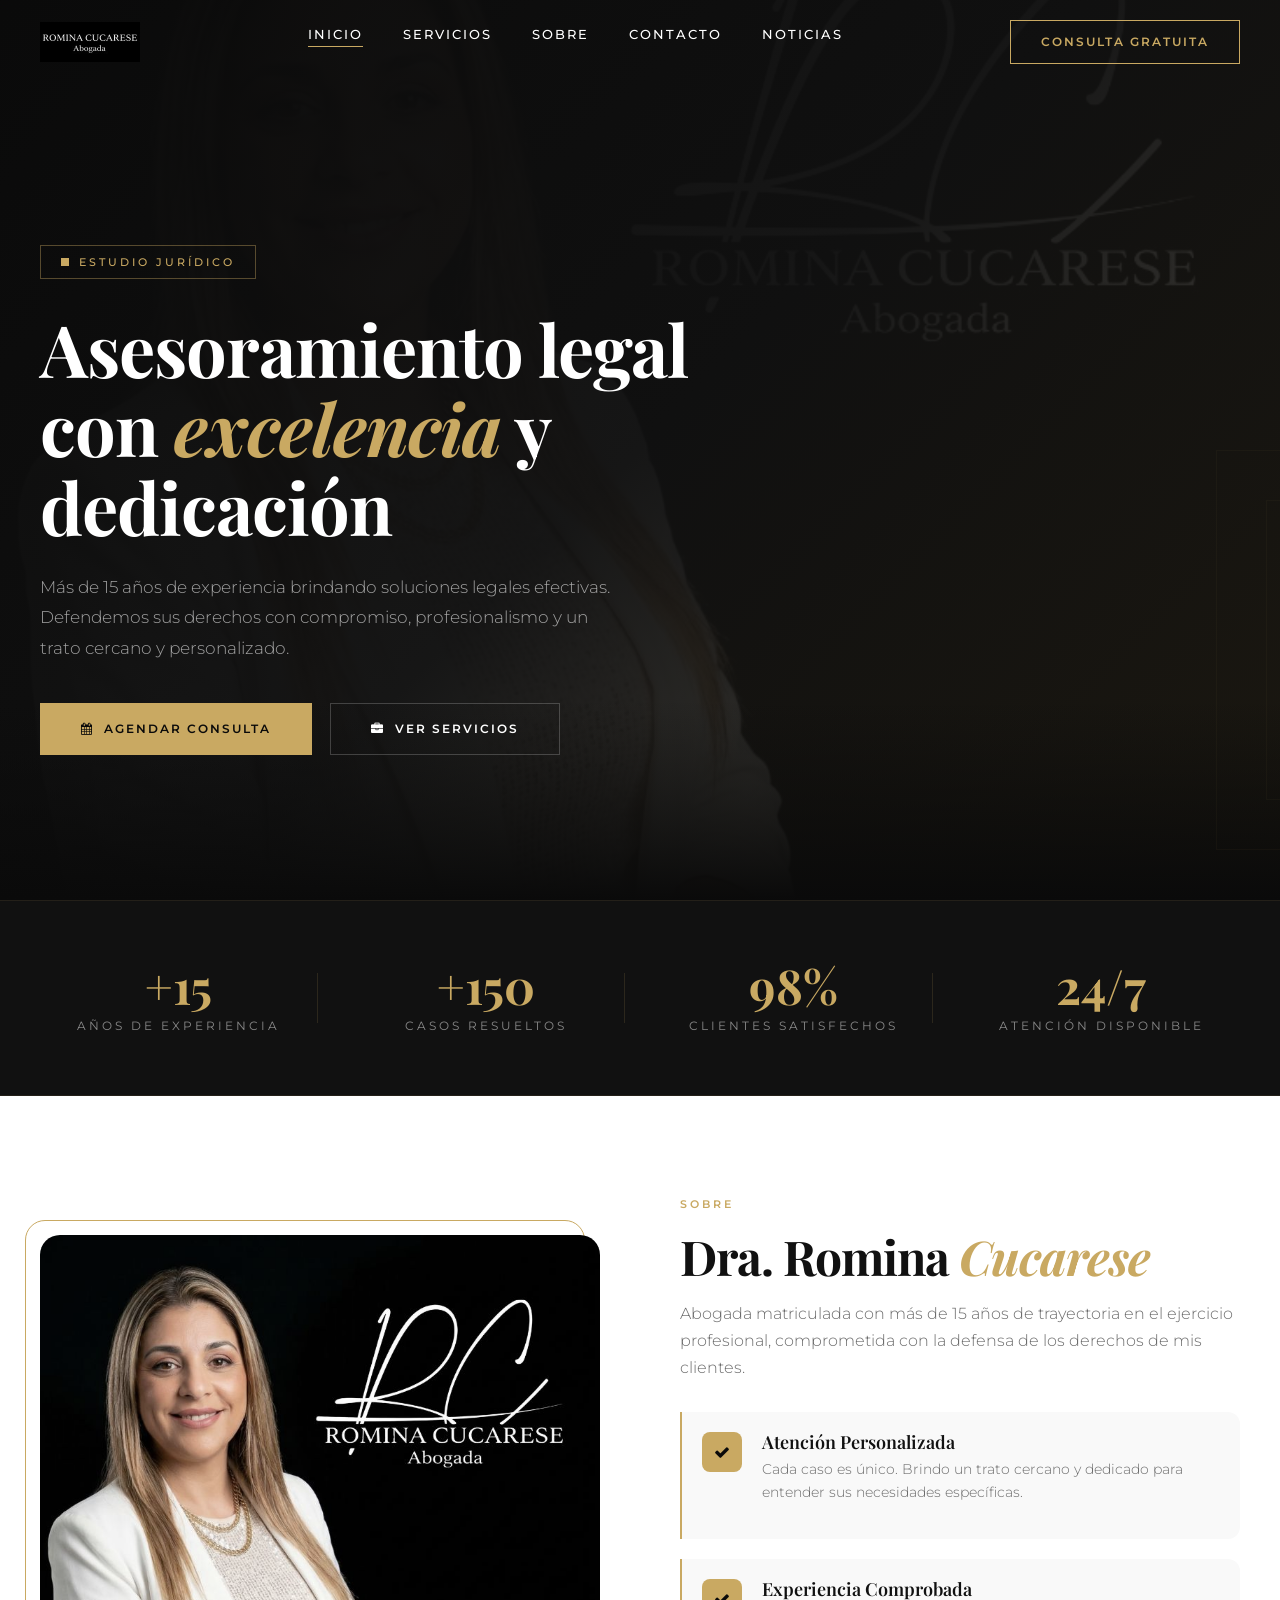
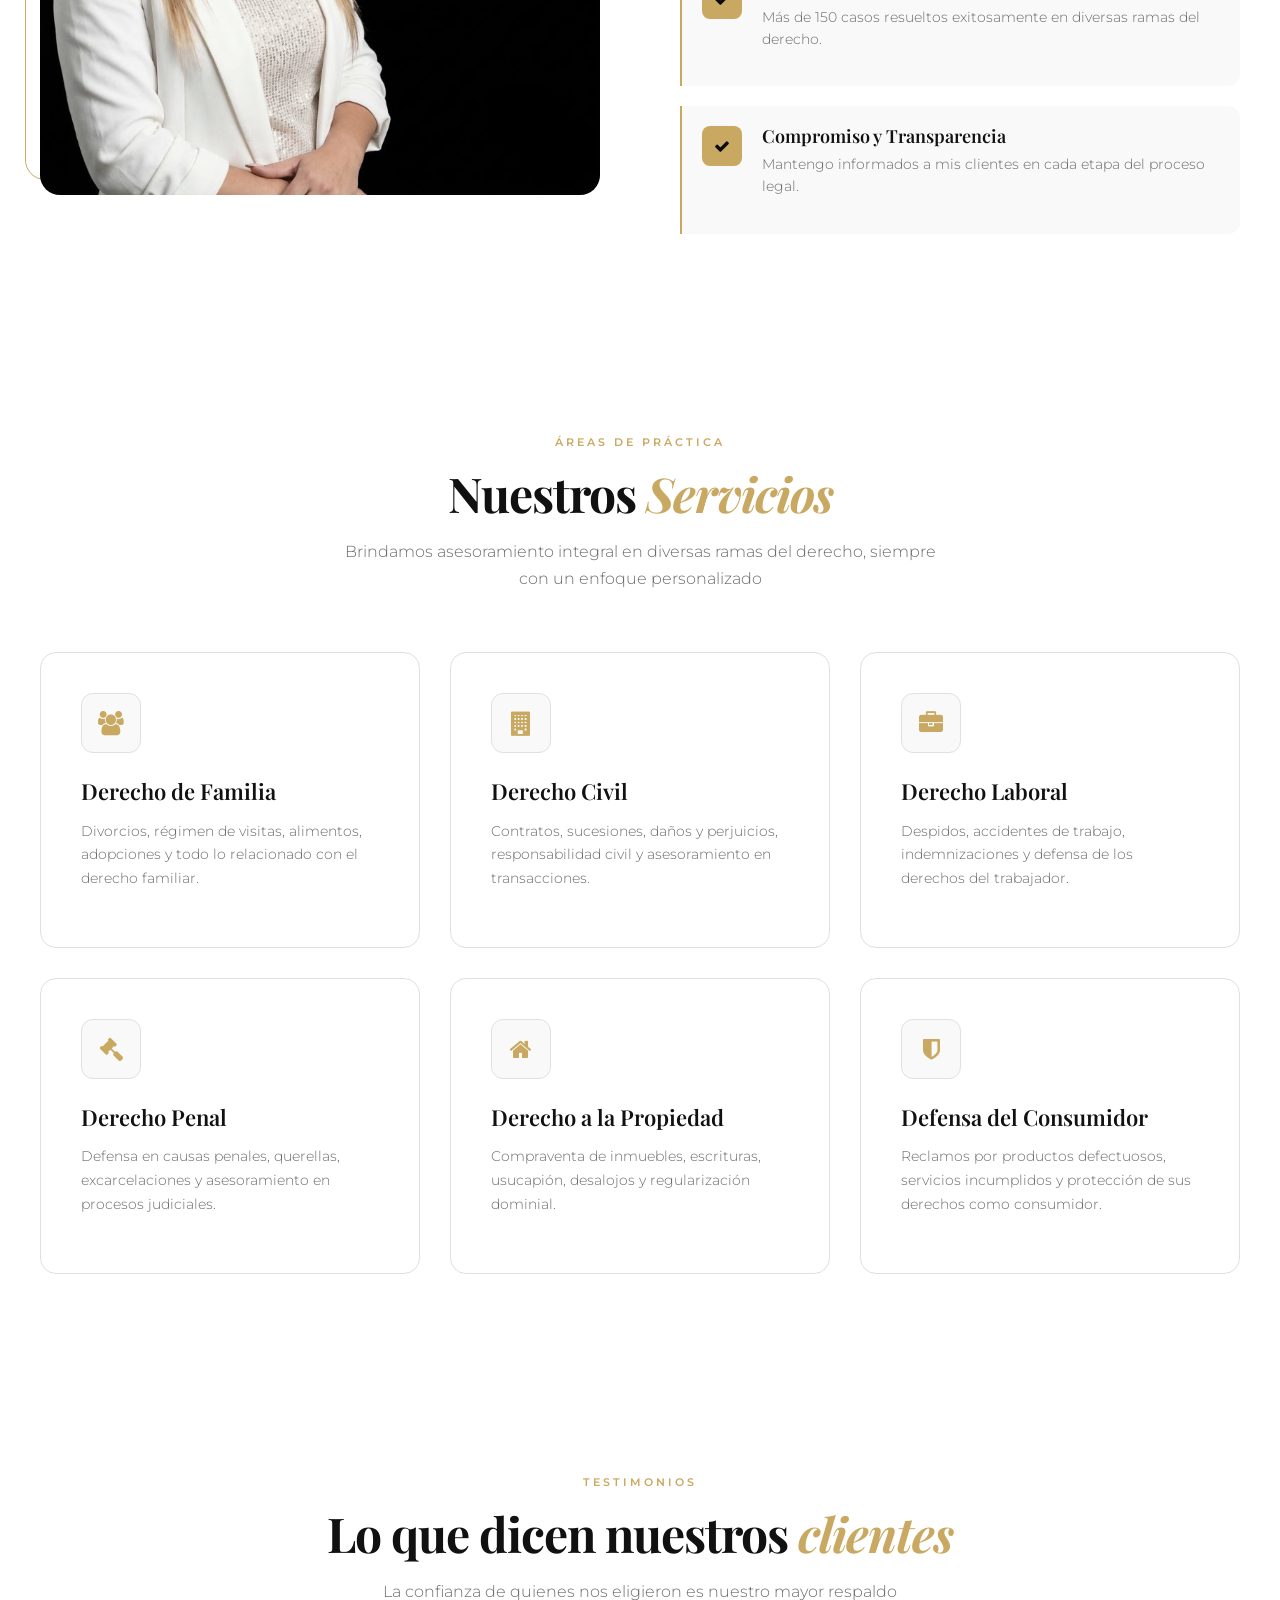
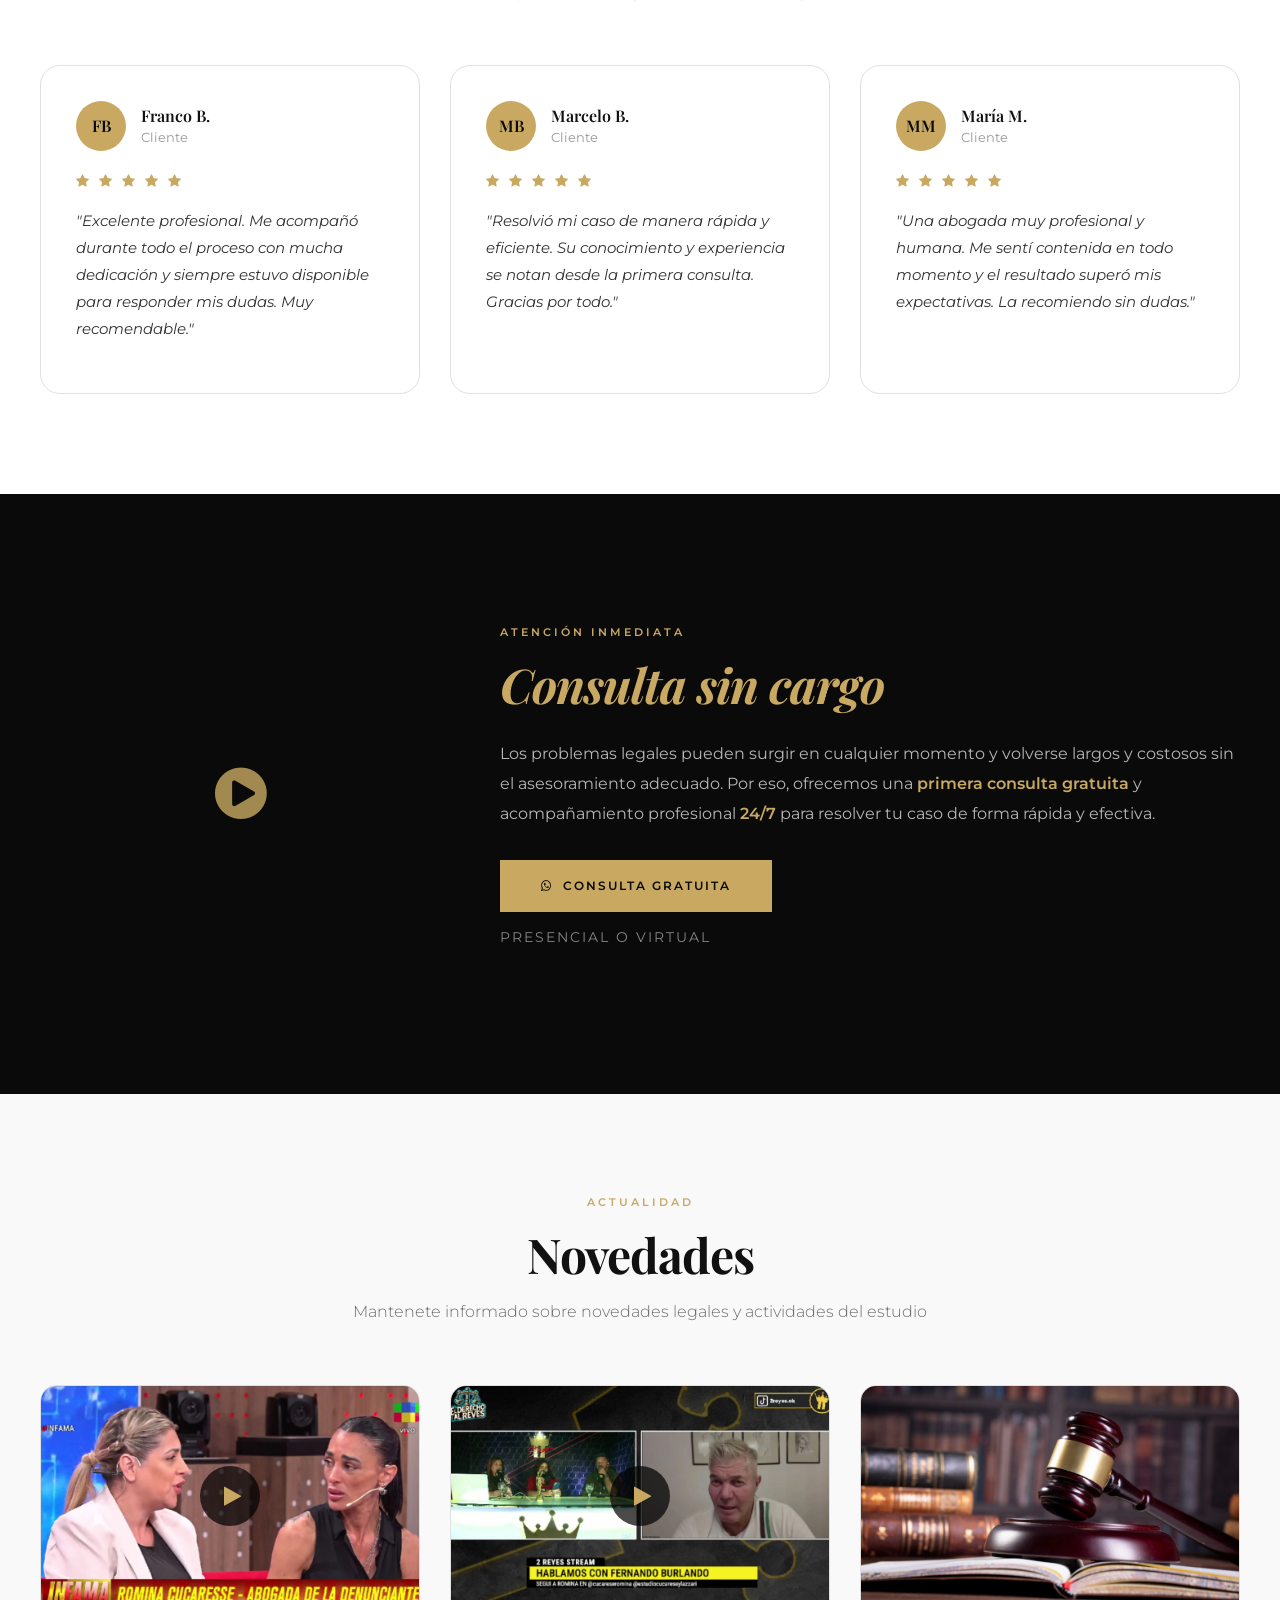
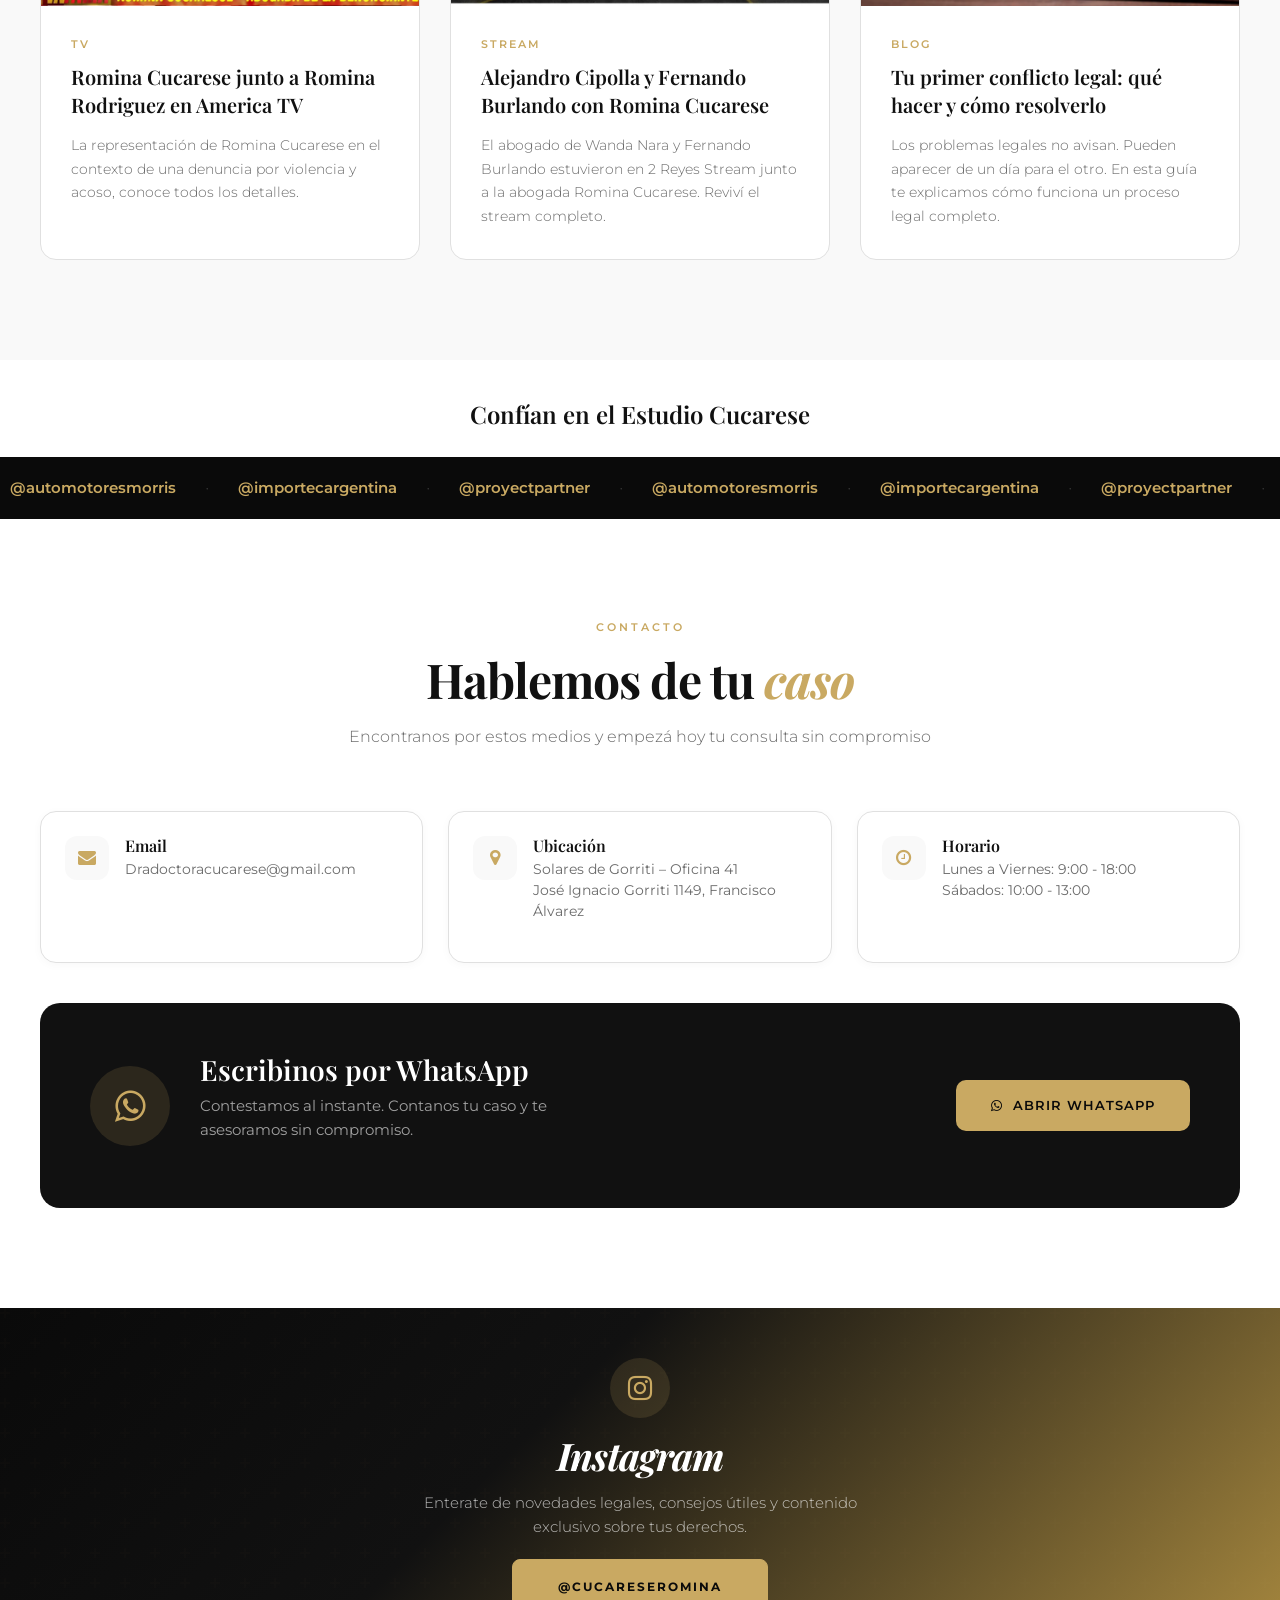
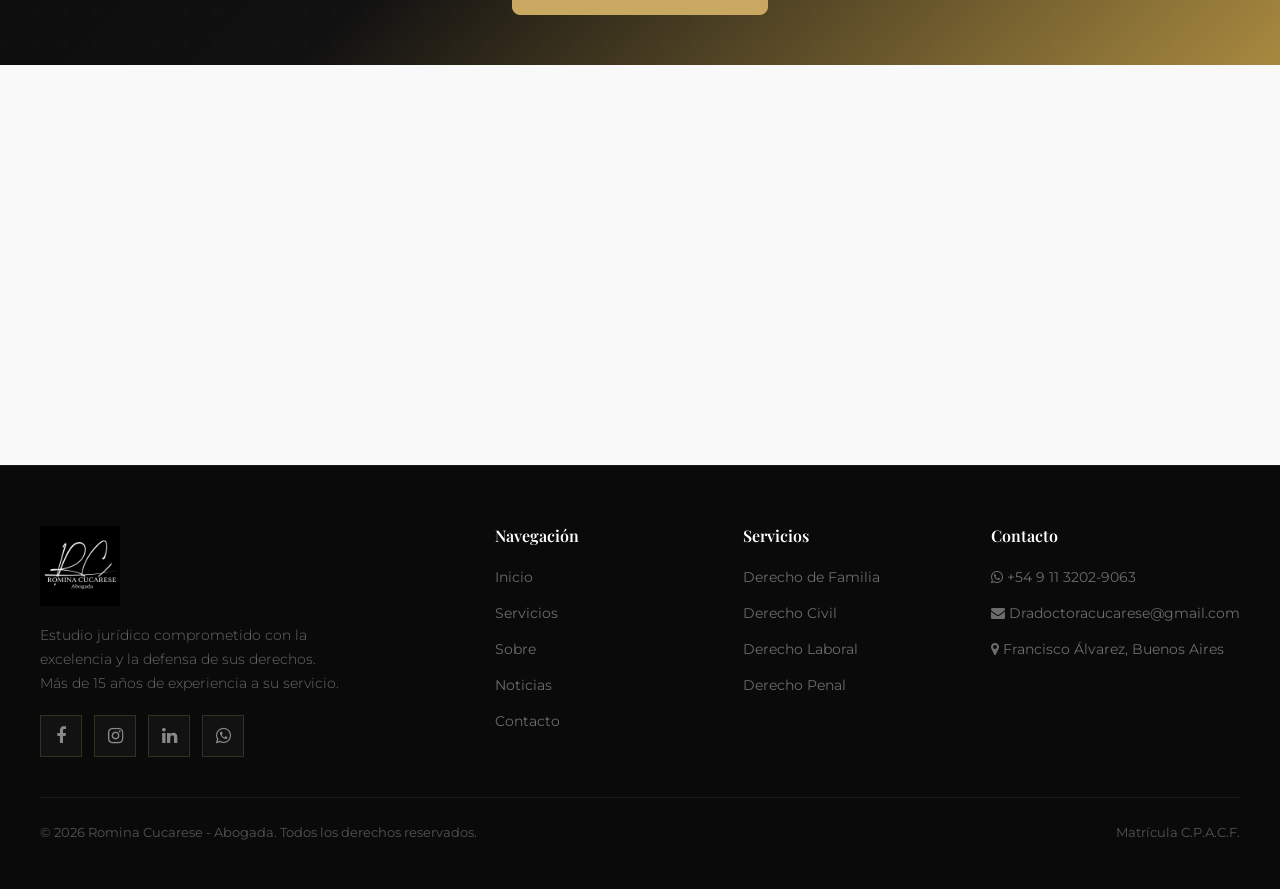
==== index.html @ 5bdd9104 "Estudio Cucarese Estudio de abogados con mas de 15 año de experiencia defendiendo los derechos de la" ====
<!DOCTYPE html>
<html lang="es">

<head>
  <meta charset="utf-8" />
  <meta http-equiv="X-UA-Compatible" content="IE=edge" />
  <meta name="viewport" content="width=device-width, initial-scale=1, shrink-to-fit=no" />
  <meta name="keywords" content="abogada, derecho, asesoramiento legal, Buenos Aires, Romina Cucarese" />
  <meta name="description" content="Romina Cucarese - Abogada. Asesoramiento legal profesional y personalizado." />
  <meta name="author" content="Romina Cucarese" />
  <link rel="shortcut icon" href="images/favicon.svg" type="image/svg+xml">
  <title>Romina Cucarese | Abogada</title>
  <link rel="stylesheet" href="css/bootstrap.css" />
  <link href="css/font-awesome.min.css" rel="stylesheet" />
  <link href="css/style.css" rel="stylesheet" />
</head>

<body>

  <!-- ===== HEADER ===== -->
  <header class="header scrolled" id="header">
    <div class="container">
      <a href="index.html" class="header-logo">
        <img src="images/logo-header.png" alt="Romina Cucarese Abogada">
      </a>
      <ul class="nav-menu" id="navMenu">
        <li><a href="#inicio" class="active">Inicio</a></li>
        <li><a href="#servicios">Servicios</a></li>
        <li><a href="#nosotros">Sobre</a></li>
        <li><a href="#contacto">Contacto</a></li>
        <li><a href="#noticias">Noticias</a></li>
      </ul>
      <a href="https://wa.me/5491132029063" target="_blank" class="header-cta">Consulta Gratuita</a>
      <div class="menu-toggle" id="menuToggle" onclick="toggleMenu()">
        <span></span><span></span><span></span>
      </div>
    </div>
  </header>

  <!-- ===== HERO ===== -->
  <section class="hero" id="inicio">
    <div class="hero-bg">
      <img src="images/romina-cucarese.jpg" alt="Romina Cucarese">
    </div>
    <div class="hero-shapes">
      <div class="shape"></div>
      <div class="shape"></div>
    </div>
    <div class="container">
      <div class="hero-content">
        <div class="hero-badge">Estudio Jurídico</div>
        <h1>Asesoramiento legal con <span>excelencia</span> y dedicación</h1>
        <p>Más de 15 años de experiencia brindando soluciones legales efectivas. Defendemos sus derechos con compromiso, profesionalismo y un trato cercano y personalizado.</p>
        <div class="hero-buttons">
          <a href="https://wa.me/5491132029063" target="_blank" class="btn-primary">
            <i class="fa fa-calendar"></i> Agendar Consulta
          </a>
          <a href="#servicios" class="btn-outline">
            <i class="fa fa-briefcase"></i> Ver Servicios
          </a>
        </div>
      </div>
    </div>
  </section>

  <!-- ===== STATS BAR ===== -->
  <section class="stats-bar">
    <div class="container">
      <div class="stat-item reveal">
        <div class="stat-number">+15</div>
        <div class="stat-label">Años de Experiencia</div>
      </div>
      <div class="stat-item reveal">
        <div class="stat-number">+150</div>
        <div class="stat-label">Casos Resueltos</div>
      </div>
      <div class="stat-item reveal">
        <div class="stat-number">98%</div>
        <div class="stat-label">Clientes Satisfechos</div>
      </div>
      <div class="stat-item reveal">
        <div class="stat-number">24/7</div>
        <div class="stat-label">Atención Disponible</div>
      </div>
    </div>
  </section>

  <!-- ===== NOSOTROS ===== -->
  <section class="section section-light" id="nosotros">
    <div class="container">
      <div class="about-split">
        <div class="about-visual reveal">
          <div class="about-visual-inner about-photo">
            <img src="images/romina-cucarese.jpg" alt="Romina Cucarese - Abogada">
          </div>
        </div>
        <div class="about-content reveal">
          <div class="section-header">
            <div class="section-tag">Sobre</div>
            <h2 class="section-title">Dra. Romina <span>Cucarese</span></h2>
            <p class="section-subtitle">Abogada matriculada con más de 15 años de trayectoria en el ejercicio profesional, comprometida con la defensa de los derechos de mis clientes.</p>
          </div>
          <div class="about-features">
            <div class="about-feature">
              <div class="about-feature-icon"><i class="fa fa-check"></i></div>
              <div>
                <h4>Atención Personalizada</h4>
                <p>Cada caso es único. Brindo un trato cercano y dedicado para entender sus necesidades específicas.</p>
              </div>
            </div>
            <div class="about-feature">
              <div class="about-feature-icon"><i class="fa fa-check"></i></div>
              <div>
                <h4>Experiencia Comprobada</h4>
                <p>Más de 150 casos resueltos exitosamente en diversas ramas del derecho.</p>
              </div>
            </div>
            <div class="about-feature">
              <div class="about-feature-icon"><i class="fa fa-check"></i></div>
              <div>
                <h4>Compromiso y Transparencia</h4>
                <p>Mantengo informados a mis clientes en cada etapa del proceso legal.</p>
              </div>
            </div>
          </div>
        </div>
      </div>
    </div>
  </section>

  <!-- ===== SERVICIOS ===== -->
  <section class="section services-section" id="servicios">
    <div class="container">
      <div class="section-header center">
        <div class="section-tag">Áreas de Práctica</div>
        <h2 class="section-title">Nuestros <span>Servicios</span></h2>
        <p class="section-subtitle">Brindamos asesoramiento integral en diversas ramas del derecho, siempre con un enfoque personalizado</p>
      </div>
      <div class="services-grid">
        <div class="service-card reveal">
          <div class="service-icon"><i class="fa fa-users"></i></div>
          <h3>Derecho de Familia</h3>
          <p>Divorcios, régimen de visitas, alimentos, adopciones y todo lo relacionado con el derecho familiar.</p>
        </div>
        <div class="service-card reveal">
          <div class="service-icon"><i class="fa fa-building"></i></div>
          <h3>Derecho Civil</h3>
          <p>Contratos, sucesiones, daños y perjuicios, responsabilidad civil y asesoramiento en transacciones.</p>
        </div>
        <div class="service-card reveal">
          <div class="service-icon"><i class="fa fa-briefcase"></i></div>
          <h3>Derecho Laboral</h3>
          <p>Despidos, accidentes de trabajo, indemnizaciones y defensa de los derechos del trabajador.</p>
        </div>
        <div class="service-card reveal">
          <div class="service-icon"><i class="fa fa-gavel"></i></div>
          <h3>Derecho Penal</h3>
          <p>Defensa en causas penales, querellas, excarcelaciones y asesoramiento en procesos judiciales.</p>
        </div>
        <div class="service-card reveal">
          <div class="service-icon"><i class="fa fa-home"></i></div>
          <h3>Derecho a la Propiedad</h3>
          <p>Compraventa de inmuebles, escrituras, usucapión, desalojos y regularización dominial.</p>
        </div>
        <div class="service-card reveal">
          <div class="service-icon"><i class="fa fa-shield"></i></div>
          <h3>Defensa del Consumidor</h3>
          <p>Reclamos por productos defectuosos, servicios incumplidos y protección de sus derechos como consumidor.</p>
        </div>
      </div>
    </div>
  </section>

  <!-- ===== TESTIMONIOS ===== -->
  <section class="section testimonials-section">
    <div class="container">
      <div class="section-header center">
        <div class="section-tag">Testimonios</div>
        <h2 class="section-title">Lo que dicen nuestros <span>clientes</span></h2>
        <p class="section-subtitle">La confianza de quienes nos eligieron es nuestro mayor respaldo</p>
      </div>
      <div class="testimonials-grid">
        <div class="testimonial-card reveal">
          <div class="testimonial-author">
            <div class="testimonial-avatar">FB</div>
            <div>
              <div class="testimonial-name">Franco B.</div>
              <div class="testimonial-role">Cliente</div>
            </div>
          </div>
          <div class="testimonial-stars">
            <i class="fa fa-star"></i>
            <i class="fa fa-star"></i>
            <i class="fa fa-star"></i>
            <i class="fa fa-star"></i>
            <i class="fa fa-star"></i>
          </div>
          <p class="testimonial-text">"Excelente profesional. Me acompañó durante todo el proceso con mucha dedicación y siempre estuvo disponible para responder mis dudas. Muy recomendable."</p>
        </div>
        <div class="testimonial-card reveal">
          <div class="testimonial-author">
            <div class="testimonial-avatar">MB</div>
            <div>
              <div class="testimonial-name">Marcelo B.</div>
              <div class="testimonial-role">Cliente</div>
            </div>
          </div>
          <div class="testimonial-stars">
            <i class="fa fa-star"></i>
            <i class="fa fa-star"></i>
            <i class="fa fa-star"></i>
            <i class="fa fa-star"></i>
            <i class="fa fa-star"></i>
          </div>
          <p class="testimonial-text">"Resolvió mi caso de manera rápida y eficiente. Su conocimiento y experiencia se notan desde la primera consulta. Gracias por todo."</p>
        </div>
        <div class="testimonial-card reveal">
          <div class="testimonial-author">
            <div class="testimonial-avatar">MM</div>
            <div>
              <div class="testimonial-name">María M.</div>
              <div class="testimonial-role">Cliente</div>
            </div>
          </div>
          <div class="testimonial-stars">
            <i class="fa fa-star"></i>
            <i class="fa fa-star"></i>
            <i class="fa fa-star"></i>
            <i class="fa fa-star"></i>
            <i class="fa fa-star"></i>
          </div>
          <p class="testimonial-text">"Una abogada muy profesional y humana. Me sentí contenida en todo momento y el resultado superó mis expectativas. La recomiendo sin dudas."</p>
        </div>
      </div>
    </div>
  </section>

  <!-- ===== EL ESTUDIO ===== -->
  <section class="section studio-section">
    <div class="container">
      <div class="studio-grid">
        <div class="studio-video reveal">
          <div class="video-container">
            <video id="studioVideo" muted loop playsinline preload="auto">
              <source src="images/estudio-video.mp4" type="video/mp4">
            </video>
            <div class="video-poster" id="videoPoster">
              <i class="fa fa-play-circle"></i>
            </div>
          </div>
        </div>
        <div class="studio-content reveal">
          <div class="section-header">
            <div class="section-tag">Atención Inmediata</div>
            <h2 class="section-title"><span>Consulta sin cargo</span></h2>
          </div>
          <p class="studio-text">Los problemas legales pueden surgir en cualquier momento y volverse largos y costosos sin el asesoramiento adecuado. Por eso, ofrecemos una <strong>primera consulta gratuita</strong> y acompañamiento profesional <strong>24/7</strong> para resolver tu caso de forma rápida y efectiva.</p>
          <div class="studio-buttons">
            <a href="https://wa.me/5491132029063?text=Hola,%20quiero%20solicitar%20una%20consulta%20gratuita" target="_blank" class="btn-primary">
              <i class="fa fa-whatsapp"></i> Consulta Gratuita
            </a>
          </div>
          <p class="studio-subtitle">Presencial o virtual</p>
        </div>
      </div>
    </div>
  </section>

  <!-- ===== NOTICIAS ===== -->
  <section class="section news-section" id="noticias">
    <div class="container">
      <div class="section-header center">
        <div class="section-tag">Actualidad</div>
        <h2 class="section-title">Novedades</h2>
        <p class="section-subtitle">Mantenete informado sobre novedades legales y actividades del estudio</p>
      </div>
      <div class="news-grid">
        <a href="https://www.youtube.com/watch?v=oaKlyEyXqWc" target="_blank" class="news-card reveal">
          <div class="news-image">
            <img src="images/noticia-infama.webp" alt="Romina Cucarese en America TV">
            <div class="news-play"><i class="fa fa-play"></i></div>
          </div>
          <div class="news-content">
            <div class="news-category">TV</div>
            <h3>Romina Cucarese junto a Romina Rodriguez en America TV</h3>
            <p>La representación de Romina Cucarese en el contexto de una denuncia por violencia y acoso, conoce todos los detalles.</p>
          </div>
        </a>
        <a href="https://www.youtube.com/watch?v=HZk92TM4-Xs" target="_blank" class="news-card reveal">
          <div class="news-image">
            <img src="images/noticia-burlando.webp" alt="Fernando Burlando con Romina Cucarese">
            <div class="news-play"><i class="fa fa-play"></i></div>
          </div>
          <div class="news-content">
            <div class="news-category">Stream</div>
            <h3>Alejandro Cipolla y Fernando Burlando con Romina Cucarese</h3>
            <p>El abogado de Wanda Nara y Fernando Burlando estuvieron en 2 Reyes Stream junto a la abogada Romina Cucarese. Reviví el stream completo.</p>
          </div>
        </a>
        <a href="blog-conflicto-legal.html" class="news-card news-card-center reveal">
          <div class="news-image">
            <img src="images/noticia-blog.webp" alt="Tu primer conflicto legal">
          </div>
          <div class="news-content">
            <div class="news-category">Blog</div>
            <h3>Tu primer conflicto legal: qué hacer y cómo resolverlo</h3>
            <p>Los problemas legales no avisan. Pueden aparecer de un día para el otro. En esta guía te explicamos cómo funciona un proceso legal completo.</p>
          </div>
        </a>
      </div>
    </div>
  </section>

  <!-- ===== CINTA DE CLIENTES ===== -->
  <section class="clients-section">
    <div class="container">
      <h3 class="clients-title">Confían en el Estudio Cucarese</h3>
    </div>
  </section>
  <section class="clients-marquee-section">
    <div class="clients-marquee">
      <div class="clients-track">
        <a href="https://www.instagram.com/automotoresmorris/" target="_blank" class="client-link">@automotoresmorris</a>
        <span class="separator">•</span>
        <a href="https://www.instagram.com/importecargentina/" target="_blank" class="client-link">@importecargentina</a>
        <span class="separator">•</span>
        <a href="https://www.instagram.com/proyectpartner/" target="_blank" class="client-link">@proyectpartner</a>
        <span class="separator">•</span>
        <a href="https://www.instagram.com/automotoresmorris/" target="_blank" class="client-link">@automotoresmorris</a>
        <span class="separator">•</span>
        <a href="https://www.instagram.com/importecargentina/" target="_blank" class="client-link">@importecargentina</a>
        <span class="separator">•</span>
        <a href="https://www.instagram.com/proyectpartner/" target="_blank" class="client-link">@proyectpartner</a>
        <span class="separator">•</span>
        <a href="https://www.instagram.com/automotoresmorris/" target="_blank" class="client-link">@automotoresmorris</a>
        <span class="separator">•</span>
        <a href="https://www.instagram.com/importecargentina/" target="_blank" class="client-link">@importecargentina</a>
        <span class="separator">•</span>
        <a href="https://www.instagram.com/proyectpartner/" target="_blank" class="client-link">@proyectpartner</a>
        <span class="separator">•</span>
        <a href="https://www.instagram.com/automotoresmorris/" target="_blank" class="client-link">@automotoresmorris</a>
        <span class="separator">•</span>
        <a href="https://www.instagram.com/importecargentina/" target="_blank" class="client-link">@importecargentina</a>
        <span class="separator">•</span>
        <a href="https://www.instagram.com/proyectpartner/" target="_blank" class="client-link">@proyectpartner</a>
        <span class="separator">•</span>
      </div>
    </div>
  </section>

  <!-- ===== CONTACTO ===== -->
  <section class="section contact-section" id="contacto">
    <div class="container">
      <div class="section-header center">
        <div class="section-tag">Contacto</div>
        <h2 class="section-title">Hablemos de tu <span>caso</span></h2>
        <p class="section-subtitle">Encontranos por estos medios y empezá hoy tu consulta sin compromiso</p>
      </div>
      
      <!-- Tarjetas de información -->
      <div class="contact-info-row">
        <div class="contact-card reveal">
          <div class="contact-card-icon"><i class="fa fa-envelope"></i></div>
          <div>
            <h4>Email</h4>
            <p>Dradoctoracucarese@gmail.com</p>
          </div>
        </div>
        <div class="contact-card reveal">
          <div class="contact-card-icon"><i class="fa fa-map-marker"></i></div>
          <div>
            <h4>Ubicación</h4>
            <p>Solares de Gorriti – Oficina 41<br>José Ignacio Gorriti 1149, Francisco Álvarez</p>
          </div>
        </div>
        <div class="contact-card reveal">
          <div class="contact-card-icon"><i class="fa fa-clock-o"></i></div>
          <div>
            <h4>Horario</h4>
            <p>Lunes a Viernes: 9:00 - 18:00<br>Sábados: 10:00 - 13:00</p>
          </div>
        </div>
      </div>
      
      <!-- WhatsApp Card Grande -->
      <div class="whatsapp-card-full reveal">
        <div class="whatsapp-card-icon"><i class="fa fa-whatsapp"></i></div>
        <div class="whatsapp-card-text">
          <h3>Escribinos por WhatsApp</h3>
          <p>Contestamos al instante. Contanos tu caso y te asesoramos sin compromiso.</p>
        </div>
        <a href="https://wa.me/5491132029063" target="_blank" class="whatsapp-btn">
          <i class="fa fa-whatsapp"></i> Abrir WhatsApp
        </a>
      </div>
    </div>
  </section>

  <!-- ===== CTA INSTAGRAM ===== -->
  <section class="cta-instagram">
    <div class="container">
      <div class="cta-instagram-content">
        <div class="cta-instagram-icon"><i class="fa fa-instagram"></i></div>
        <h2>Instagram</h2>
        <p>Enterate de novedades legales, consejos útiles y contenido exclusivo sobre tus derechos.</p>
        <a href="https://www.instagram.com/cucareseromina/" target="_blank" class="btn-gold">
          @cucareseromina
        </a>
      </div>
    </div>
  </section>

  <!-- ===== MAPA ===== -->
  <section class="map-section">
    <div class="map-container">
      <iframe src="https://www.google.com/maps/embed?pb=!1m17!1m11!1m3!1d2548.4030779793984!2d-58.87109502537479!3d-34.60799587295272!2m2!1f0!2f0!3m2!1i1024!2i768!4f13.1!3m3!1m2!1s0x95bc910f2a167e79%3A0x10cd8f8650262c85!2sSolares%20de%20Gorriti%20Open%20Shop!5e1!3m2!1ses-419!2sar!4v1773863802669!5m2!1ses-419!2sar" allowfullscreen="" loading="lazy" referrerpolicy="no-referrer-when-downgrade"></iframe>
    </div>
  </section>

  <!-- ===== FOOTER ===== -->
  <footer class="footer">
    <div class="container">
      <div class="footer-grid">
        <div class="footer-brand">
          <img src="images/firma-footer.png" alt="Romina Cucarese Abogada">
          <p>Estudio jurídico comprometido con la excelencia y la defensa de sus derechos. Más de 15 años de experiencia a su servicio.</p>
          <div class="footer-social">
            <a href="#"><i class="fa fa-facebook"></i></a>
            <a href="https://www.instagram.com/cucareseromina/" target="_blank"><i class="fa fa-instagram"></i></a>
            <a href="#"><i class="fa fa-linkedin"></i></a>
            <a href="https://wa.me/5491132029063" target="_blank"><i class="fa fa-whatsapp"></i></a>
          </div>
        </div>
        <div class="footer-col">
          <h4>Navegación</h4>
          <ul class="footer-links">
            <li><a href="#inicio">Inicio</a></li>
            <li><a href="#servicios">Servicios</a></li>
            <li><a href="#nosotros">Sobre</a></li>
            <li><a href="#noticias">Noticias</a></li>
            <li><a href="#contacto">Contacto</a></li>
          </ul>
        </div>
        <div class="footer-col">
          <h4>Servicios</h4>
          <ul class="footer-links">
            <li><a href="#servicios">Derecho de Familia</a></li>
            <li><a href="#servicios">Derecho Civil</a></li>
            <li><a href="#servicios">Derecho Laboral</a></li>
            <li><a href="#servicios">Derecho Penal</a></li>
          </ul>
        </div>
        <div class="footer-col">
          <h4>Contacto</h4>
          <ul class="footer-links">
            <li><a href="https://wa.me/5491132029063"><i class="fa fa-whatsapp"></i> +54 9 11 3202-9063</a></li>
            <li><a href="mailto:Dradoctoracucarese@gmail.com"><i class="fa fa-envelope"></i> Dradoctoracucarese@gmail.com</a></li>
            <li><a href="#contacto"><i class="fa fa-map-marker"></i> Francisco Álvarez, Buenos Aires</a></li>
          </ul>
        </div>
      </div>
      <div class="footer-bottom">
        <p>&copy; <span id="year"></span> Romina Cucarese - Abogada. Todos los derechos reservados.</p>
        <p>Matrícula C.P.A.C.F.</p>
      </div>
    </div>
  </footer>

  <!-- Scripts -->
  <script src="js/jquery-3.4.1.min.js"></script>
  <script src="js/bootstrap.js"></script>
  <script>
    // Year
    document.getElementById('year').textContent = new Date().getFullYear();

    // Header scroll effect
    window.addEventListener('scroll', function() {
      const header = document.getElementById('header');
      header.classList.toggle('scrolled', window.scrollY > 50);
    });

    // Mobile menu toggle
    function toggleMenu() {
      document.getElementById('navMenu').classList.toggle('active');
    }

    // Close mobile menu on link click
    document.querySelectorAll('.nav-menu a').forEach(link => {
      link.addEventListener('click', () => {
        document.getElementById('navMenu').classList.remove('active');
      });
    });

    // Smooth scroll for anchor links
    document.querySelectorAll('a[href^="#"]').forEach(anchor => {
      anchor.addEventListener('click', function(e) {
        e.preventDefault();
        const target = document.querySelector(this.getAttribute('href'));
        if (target) {
          const offset = 80;
          const pos = target.getBoundingClientRect().top + window.pageYOffset - offset;
          window.scrollTo({ top: pos, behavior: 'smooth' });
        }
      });
    });

    // Active nav on scroll
    const sections = document.querySelectorAll('section[id]');
    window.addEventListener('scroll', () => {
      let current = '';
      sections.forEach(section => {
        const top = section.offsetTop - 120;
        if (window.pageYOffset >= top) {
          current = section.getAttribute('id');
        }
      });
      document.querySelectorAll('.nav-menu a').forEach(link => {
        link.classList.remove('active');
        if (link.getAttribute('href') === '#' + current) {
          link.classList.add('active');
        }
      });
    });

    // Reveal on scroll
    const observer = new IntersectionObserver((entries) => {
      entries.forEach(entry => {
        if (entry.isIntersecting) {
          entry.target.classList.add('visible');
        }
      });
    }, { threshold: 0.1, rootMargin: '0px 0px -50px 0px' });

    document.querySelectorAll('.reveal').forEach(el => observer.observe(el));

    // Stagger animation for grid children
    document.querySelectorAll('.services-grid .reveal, .news-grid .reveal').forEach((el, i) => {
      el.style.transitionDelay = (i * 0.1) + 's';
    });

    // Video poster - autoplay when loaded
    const video = document.getElementById('studioVideo');
    const poster = document.getElementById('videoPoster');
    
    video.addEventListener('canplaythrough', function() {
      poster.style.opacity = '0';
      setTimeout(() => {
        poster.style.display = 'none';
        video.play();
      }, 300);
    });

    // Fallback: try to play after 3 seconds anyway
    setTimeout(() => {
      if (poster.style.display !== 'none') {
        poster.style.opacity = '0';
        setTimeout(() => {
          poster.style.display = 'none';
          video.play();
        }, 300);
      }
    }, 3000);
  </script>

</body>
</html>
---- css/style.css ----
/* ===== Romina Cucarese Abogada - Elegant Theme ===== */
@import url('https://fonts.googleapis.com/css2?family=Playfair+Display:wght@400;500;600;700;800&family=Montserrat:wght@300;400;500;600;700&display=swap');

:root {
  --black: #0a0a0a;
  --dark: #111111;
  --dark2: #1a1a1a;
  --gold: #C9A962;
  --gold-light: #D4BA7A;
  --gold-dark: #A8893F;
  --white: #ffffff;
  --off-white: #f9f9f9;
  --light-bg: #f5f5f5;
  --gray: #6b6b6b;
  --light-gray: #999999;
  --border: #e0e0e0;
  --border-dark: #2a2a2a;
  --text-dark: #111111;
  --text-body: #333333;
  --font-display: 'Playfair Display', serif;
  --font-body: 'Montserrat', sans-serif;
}

* { margin: 0; padding: 0; box-sizing: border-box; }
html { scroll-behavior: smooth; }
body { font-family: var(--font-body); background: var(--white); color: var(--text-dark); overflow-x: hidden; }
a { text-decoration: none; color: inherit; transition: all 0.3s ease; }
img { max-width: 100%; }

::-webkit-scrollbar { width: 8px; }
::-webkit-scrollbar-track { background: var(--dark); }
::-webkit-scrollbar-thumb { background: var(--gold); border-radius: 4px; }

/* ===== HEADER ===== */
.header { position: fixed; top: 0; left: 0; width: 100%; z-index: 1000; padding: 20px 0; transition: all 0.4s ease; }
.header.scrolled { background: rgba(10,10,10,0.98); backdrop-filter: blur(20px); padding: 12px 0; box-shadow: 0 2px 30px rgba(0,0,0,0.3); }
.header .container { max-width: 1300px; margin: 0 auto; padding: 0 40px; display: flex; align-items: center; justify-content: space-between; }
.header-logo { display: flex; align-items: center; }
.header-logo img { height: 40px; transition: all 0.3s ease; }
.header.scrolled .header-logo img { height: 35px; }

.nav-menu { display: flex; list-style: none; gap: 40px; align-items: center; }
.nav-menu a { font-family: var(--font-body); font-size: 13px; font-weight: 500; letter-spacing: 2px; text-transform: uppercase; color: var(--white); position: relative; padding: 5px 0; }
.nav-menu a::after { content: ''; position: absolute; bottom: 0; left: 0; width: 0; height: 1px; background: var(--gold); transition: width 0.3s ease; }
.nav-menu a:hover::after, .nav-menu a.active::after { width: 100%; }
.nav-menu a:hover { color: var(--gold); }

.header-cta { padding: 12px 30px; background: transparent; color: var(--gold); font-family: var(--font-body); font-size: 12px; font-weight: 600; letter-spacing: 2px; text-transform: uppercase; border-radius: 0; border: 1px solid var(--gold); transition: all 0.3s ease; }
.header-cta:hover { background: var(--gold); color: var(--black); }

.menu-toggle { display: none; flex-direction: column; gap: 5px; cursor: pointer; z-index: 1001; }
.menu-toggle span { width: 28px; height: 1px; background: var(--white); transition: all 0.3s ease; }

/* ===== HERO ===== */
.hero { position: relative; min-height: 100vh; display: flex; align-items: center; overflow: hidden; background: var(--black); padding-top: 100px; }
.hero-bg { position: absolute; inset: 0; z-index: 0; }
.hero-bg::before { content: ''; position: absolute; inset: 0; background: linear-gradient(135deg, rgba(10,10,10,0.97) 0%, rgba(17,17,17,0.9) 50%, rgba(201,169,98,0.1) 100%); z-index: 1; }
.hero-bg::after { content: ''; position: absolute; bottom: 0; left: 0; width: 100%; height: 200px; background: linear-gradient(transparent, rgba(10,10,10,1)); z-index: 2; }
.hero-bg img { width: 100%; height: 100%; object-fit: cover; opacity: 0.25; }
.hero .container { position: relative; z-index: 3; max-width: 1300px; margin: 0 auto; padding: 0 40px; }
.hero-content { max-width: 750px; animation: fadeUp 1s ease 0.3s both; }

.hero-badge {
  display: inline-flex; align-items: center; gap: 10px;
  padding: 8px 20px;
  background: transparent;
  border: 1px solid rgba(201,169,98,0.4);
  font-size: 11px; font-weight: 500;
  color: var(--gold);
  letter-spacing: 3px; text-transform: uppercase;
  margin-bottom: 30px;
}
.hero-badge::before { content: ''; width: 8px; height: 8px; min-width: 8px; background: var(--gold); animation: pulse 2s infinite; flex-shrink: 0; }

.hero h1 { font-family: var(--font-display); font-size: clamp(42px, 6vw, 72px); font-weight: 700; line-height: 1.1; margin-bottom: 25px; letter-spacing: -1px; color: var(--white); }
.hero h1 span { color: var(--gold); font-style: italic; }
.hero p { font-size: 17px; line-height: 1.8; color: rgba(255,255,255,0.6); margin-bottom: 40px; max-width: 580px; font-weight: 300; }
.hero-buttons { display: flex; gap: 18px; flex-wrap: wrap; }

.btn-primary { display: inline-flex; align-items: center; gap: 10px; padding: 16px 40px; background: var(--gold); color: var(--black); font-family: var(--font-body); font-size: 12px; font-weight: 600; letter-spacing: 2px; text-transform: uppercase; border: 1px solid var(--gold); transition: all 0.4s ease; }
.btn-primary:hover { background: var(--gold-dark); border-color: var(--gold-dark); transform: translateY(-2px); box-shadow: 0 10px 30px rgba(201,169,98,0.2); }
.btn-outline { display: inline-flex; align-items: center; gap: 10px; padding: 16px 40px; background: transparent; color: var(--white); font-family: var(--font-body); font-size: 12px; font-weight: 600; letter-spacing: 2px; text-transform: uppercase; border: 1px solid rgba(255,255,255,0.2); transition: all 0.4s ease; }
.btn-outline:hover { border-color: var(--gold); color: var(--gold); transform: translateY(-2px); }

.hero-shapes { position: absolute; right: 5%; top: 50%; transform: translateY(-50%); z-index: 2; opacity: 0.04; }
.hero-shapes .shape { width: 400px; height: 400px; border: 1px solid var(--gold); position: absolute; animation: morphShape 10s ease-in-out infinite; }
.hero-shapes .shape:nth-child(2) { width: 300px; height: 300px; top: 50px; left: 50px; animation-delay: -5s; }

/* ===== STATS BAR ===== */
.stats-bar { background: var(--dark); padding: 60px 0; border-top: 1px solid rgba(201,169,98,0.1); border-bottom: 1px solid rgba(201,169,98,0.1); }
.stats-bar .container { max-width: 1300px; margin: 0 auto; padding: 0 40px; display: grid; grid-template-columns: repeat(4, 1fr); gap: 30px; }
.stat-item { text-align: center; position: relative; }
.stat-item::after { content: ''; position: absolute; right: 0; top: 50%; transform: translateY(-50%); width: 1px; height: 50px; background: rgba(201,169,98,0.15); }
.stat-item:last-child::after { display: none; }
.stat-number { font-family: var(--font-display); font-size: 48px; font-weight: 700; color: var(--gold); line-height: 1; margin-bottom: 8px; }
.stat-label { font-size: 12px; color: rgba(255,255,255,0.5); text-transform: uppercase; letter-spacing: 3px; }

/* ===== SECTION COMMON ===== */
.section { padding: 100px 0; }
.section .container { max-width: 1300px; margin: 0 auto; padding: 0 40px; }
.section-light { background: var(--white); }
.section-dark { background: var(--black); }

.section-header { margin-bottom: 60px; }
.section-header.center { text-align: center; }
.section-tag { font-family: var(--font-body); font-size: 11px; font-weight: 600; color: var(--gold); text-transform: uppercase; letter-spacing: 3px; margin-bottom: 15px; }
.section-title { font-family: var(--font-display); font-size: clamp(32px, 4vw, 48px); font-weight: 700; letter-spacing: -1px; margin-bottom: 15px; }
.section-dark .section-title { color: var(--white); }
.section-title span { color: var(--gold); font-style: italic; }
.section-subtitle { font-size: 16px; color: var(--gray); max-width: 600px; line-height: 1.7; font-weight: 300; }
.section-header.center .section-subtitle { margin: 0 auto; }
.section-dark .section-subtitle { color: rgba(255,255,255,0.5); }

/* ===== SERVICIOS ===== */
.services-section { background: var(--white); }
.services-grid { display: grid; grid-template-columns: repeat(3, 1fr); gap: 30px; }
.service-card { background: var(--white); border: 1px solid var(--border); padding: 40px; transition: all 0.4s ease; position: relative; overflow: hidden; border-radius: 16px; }
.service-card::before { content: ''; position: absolute; top: 0; left: 0; width: 100%; height: 3px; background: linear-gradient(90deg, transparent, var(--gold), transparent); opacity: 0; transition: opacity 0.4s ease; }
.service-card:hover { border-color: var(--gold); transform: translateY(-5px); box-shadow: 0 15px 40px rgba(0,0,0,0.08); }
.service-card:hover::before { opacity: 1; }
.service-icon { width: 60px; height: 60px; background: var(--off-white); border: 1px solid var(--border); border-radius: 12px; display: flex; align-items: center; justify-content: center; font-size: 24px; color: var(--gold); margin-bottom: 25px; transition: all 0.3s ease; }
.service-card:hover .service-icon { background: var(--gold); color: var(--white); border-color: var(--gold); }
.service-card h3 { font-family: var(--font-display); font-size: 22px; font-weight: 600; margin-bottom: 15px; color: var(--text-dark); }
.service-card p { font-size: 14px; color: var(--gray); line-height: 1.7; font-weight: 300; }

/* ===== PROCESO ===== */
.process-grid { display: grid; grid-template-columns: repeat(3, 1fr); gap: 40px; }
.process-card { text-align: center; padding: 40px 30px; position: relative; }
.process-number { font-family: var(--font-display); font-size: 72px; font-weight: 700; color: rgba(201,169,98,0.1); position: absolute; top: 0; left: 50%; transform: translateX(-50%); line-height: 1; }
.process-icon { width: 80px; height: 80px; background: var(--gold); display: flex; align-items: center; justify-content: center; font-size: 28px; color: var(--black); margin: 0 auto 25px; position: relative; z-index: 1; }
.process-card h3 { font-family: var(--font-display); font-size: 22px; font-weight: 600; margin-bottom: 15px; color: var(--text-dark); }
.process-card p { font-size: 14px; color: var(--gray); line-height: 1.7; font-weight: 300; }

/* ===== NOSOTROS ===== */
.about-split { display: grid; grid-template-columns: 1fr 1fr; gap: 80px; align-items: center; }
.about-visual { position: relative; }
.about-visual-inner { position: relative; }
.about-photo { position: relative; }
.about-photo::before { content: ''; position: absolute; top: -15px; left: -15px; right: 15px; bottom: 15px; border: 1px solid var(--gold); border-radius: 20px; z-index: 0; }
.about-photo img { position: relative; z-index: 1; width: 100%; display: block; filter: grayscale(20%); border-radius: 20px; }
.about-content .section-header { margin-bottom: 30px; }
.about-features { display: flex; flex-direction: column; gap: 20px; }
.about-feature { display: flex; gap: 20px; align-items: flex-start; padding: 20px; background: var(--off-white); border-left: 2px solid var(--gold); border-radius: 0 12px 12px 0; }
.about-feature-icon { width: 40px; height: 40px; min-width: 40px; background: var(--gold); display: flex; align-items: center; justify-content: center; font-size: 16px; color: var(--black); border-radius: 8px; }
.about-feature h4 { font-family: var(--font-display); font-size: 18px; font-weight: 600; margin-bottom: 5px; color: var(--text-dark); }
.about-feature p { font-size: 14px; color: var(--gray); line-height: 1.6; font-weight: 300; }

/* ===== NOTICIAS ===== */
.news-section { background: var(--off-white); }
.news-grid { display: grid; grid-template-columns: repeat(3, 1fr); gap: 30px; }
.news-card { background: var(--white); border: 1px solid var(--border); overflow: hidden; transition: all 0.4s ease; border-radius: 16px; text-decoration: none; display: block; }
.news-card:hover { transform: translateY(-5px); box-shadow: 0 20px 50px rgba(0,0,0,0.1); }
.news-image { height: 220px; overflow: hidden; background: var(--dark); position: relative; }
.news-image img { width: 100%; height: 100%; object-fit: cover; transition: transform 0.6s ease; }
.news-card:hover .news-image img { transform: scale(1.05); }
.news-play { position: absolute; top: 50%; left: 50%; transform: translate(-50%, -50%); width: 60px; height: 60px; background: rgba(0,0,0,0.7); border-radius: 50%; display: flex; align-items: center; justify-content: center; transition: all 0.3s ease; }
.news-play i { color: var(--gold); font-size: 22px; margin-left: 4px; }
.news-card:hover .news-play { background: var(--gold); transform: translate(-50%, -50%) scale(1.1); }
.news-card:hover .news-play i { color: var(--black); }
.news-date { position: absolute; bottom: 15px; left: 15px; background: var(--gold); color: var(--black); padding: 8px 15px; font-size: 11px; font-weight: 600; letter-spacing: 1px; text-transform: uppercase; border-radius: 6px; }
.news-content { padding: 30px; }
.news-category { font-size: 11px; color: var(--gold); text-transform: uppercase; letter-spacing: 2px; margin-bottom: 10px; font-weight: 600; }
.news-card h3 { font-family: var(--font-display); font-size: 20px; font-weight: 600; margin-bottom: 15px; color: var(--text-dark); line-height: 1.4; }
.news-card p { font-size: 14px; color: var(--gray); line-height: 1.7; margin-bottom: 0; font-weight: 300; }
.news-link { font-size: 12px; color: var(--gold); text-transform: uppercase; letter-spacing: 2px; font-weight: 600; display: inline-flex; align-items: center; gap: 8px; }
.news-link:hover { color: var(--gold-dark); }
.news-link i { transition: transform 0.3s ease; }
.news-link:hover i { transform: translateX(5px); }

/* ===== CONTACTO ===== */
.contact-section { background: var(--white); padding: 100px 0; }

.contact-info-row { display: grid; grid-template-columns: repeat(3, 1fr); gap: 25px; margin-bottom: 40px; }
.contact-card { background: var(--white); border: 1px solid var(--border); border-radius: 16px; padding: 24px; display: flex; gap: 16px; align-items: flex-start; transition: all 0.3s ease; box-shadow: 0 2px 10px rgba(0,0,0,0.03); }
.contact-card:hover { border-color: var(--gold); box-shadow: 0 8px 25px rgba(0,0,0,0.08); transform: translateY(-2px); }
.contact-card-icon { width: 44px; height: 44px; min-width: 44px; background: var(--off-white); border-radius: 12px; display: flex; align-items: center; justify-content: center; font-size: 18px; color: var(--gold); }
.contact-card h4 { font-family: var(--font-display); font-size: 16px; font-weight: 600; margin-bottom: 4px; color: var(--text-dark); }
.contact-card p { font-size: 14px; color: var(--gray); line-height: 1.5; }

.whatsapp-card-full { background: var(--dark); border-radius: 20px; padding: 50px; display: flex; align-items: center; justify-content: space-between; gap: 30px; }
.whatsapp-card-full .whatsapp-card-icon { width: 80px; height: 80px; min-width: 80px; background: rgba(201,169,98,0.15); border-radius: 50%; display: flex; align-items: center; justify-content: center; font-size: 36px; color: var(--gold); }
.whatsapp-card-text { flex: 1; }
.whatsapp-card-text h3 { font-family: var(--font-display); font-size: 28px; font-weight: 600; color: var(--white); margin-bottom: 8px; }
.whatsapp-card-text p { font-size: 15px; color: rgba(255,255,255,0.6); line-height: 1.6; max-width: 400px; }
.whatsapp-btn { display: inline-flex; align-items: center; gap: 10px; padding: 16px 35px; background: var(--gold); color: var(--black); font-family: var(--font-body); font-size: 13px; font-weight: 600; letter-spacing: 1px; text-transform: uppercase; border-radius: 10px; transition: all 0.3s ease; text-decoration: none; white-space: nowrap; }
.whatsapp-btn:hover { background: var(--gold-light); transform: translateY(-2px); box-shadow: 0 10px 25px rgba(201,169,98,0.3); }

/* Mapa */
.map-section { background: var(--off-white); padding: 0; }
.map-container { width: 100%; height: 400px; }
.map-container iframe { width: 100%; height: 100%; border: none; filter: grayscale(30%); }

.contact-grid { display: grid; grid-template-columns: 1fr 1fr; gap: 40px; align-items: stretch; }
.contact-cards { display: flex; flex-direction: column; gap: 20px; }

.contact-info { display: flex; flex-direction: column; gap: 20px; }
.contact-info-card { background: rgba(255,255,255,0.02); border: 1px solid rgba(201,169,98,0.1); padding: 28px; display: flex; gap: 18px; align-items: center; transition: all 0.3s ease; }
.contact-info-card:hover { border-color: rgba(201,169,98,0.3); }
.contact-info-icon { width: 52px; height: 52px; min-width: 52px; background: transparent; border: 1px solid rgba(201,169,98,0.3); display: flex; align-items: center; justify-content: center; font-size: 20px; color: var(--gold); }
.contact-info-card h4 { font-family: var(--font-display); font-size: 16px; font-weight: 600; margin-bottom: 4px; color: var(--white); }
.contact-info-card p { font-size: 14px; color: rgba(255,255,255,0.5); line-height: 1.5; }

/* ===== CINTA DE CLIENTES ===== */
.clients-section { background: var(--white); padding: 40px 0 20px; }
.clients-title { font-family: var(--font-display); font-size: 24px; font-weight: 600; color: var(--text-dark); text-align: center; }
.clients-marquee-section { background: var(--black); padding: 20px 0; overflow: hidden; }
.clients-marquee { position: relative; width: 100%; overflow: hidden; }
.clients-track { display: flex; align-items: center; gap: 0; animation: marquee 8s linear infinite; white-space: nowrap; }
.clients-track .separator { color: rgba(255,255,255,0.3); font-size: 8px; padding: 0 20px; }
.clients-track .client-link { font-family: var(--font-body); font-size: 15px; font-weight: 600; color: var(--gold); letter-spacing: 0; padding: 0 10px; text-decoration: none; transition: color 0.3s ease; }
.clients-track .client-link:hover { color: var(--gold-light); }

@keyframes marquee {
  0% { transform: translateX(0); }
  100% { transform: translateX(-33.33%); }
}

/* ===== TESTIMONIOS ===== */
.testimonials-section { background: var(--white); }
.testimonials-grid { display: grid; grid-template-columns: repeat(3, 1fr); gap: 30px; }
.testimonial-card { background: var(--white); border: 1px solid var(--border); border-radius: 20px; padding: 35px; transition: all 0.3s ease; }
.testimonial-card:hover { box-shadow: 0 15px 40px rgba(0,0,0,0.08); transform: translateY(-3px); border-color: var(--gold); }
.testimonial-author { display: flex; align-items: center; gap: 15px; margin-bottom: 20px; }
.testimonial-avatar { width: 50px; height: 50px; border-radius: 50%; background: var(--gold); display: flex; align-items: center; justify-content: center; font-family: var(--font-display); font-size: 16px; font-weight: 600; color: var(--black); }
.testimonial-name { font-family: var(--font-display); font-weight: 600; font-size: 16px; color: var(--text-dark); }
.testimonial-role { font-size: 13px; color: var(--light-gray); }
.testimonial-stars { color: var(--gold); font-size: 14px; letter-spacing: 3px; margin-bottom: 15px; }
.testimonial-text { font-size: 15px; color: var(--text-body); line-height: 1.8; font-style: italic; }

/* ===== CTA SECTION ===== */
.cta-section { background: linear-gradient(135deg, var(--black), var(--dark2), rgba(201,169,98,0.2)); padding: 80px 0; position: relative; overflow: hidden; }
.cta-section::before { content: ''; position: absolute; top: -50%; right: -20%; width: 500px; height: 500px; background: rgba(201,169,98,0.05); }
.cta-content { text-align: center; position: relative; z-index: 1; }
.cta-content h2 { font-family: var(--font-display); font-size: clamp(30px, 4vw, 48px); font-weight: 700; margin-bottom: 18px; letter-spacing: -1px; color: var(--white); }
.cta-content p { font-size: 17px; color: rgba(255,255,255,0.6); margin-bottom: 35px; max-width: 550px; margin-left: auto; margin-right: auto; font-weight: 300; }
.btn-gold { display: inline-flex; align-items: center; gap: 10px; padding: 18px 45px; background: var(--gold); color: var(--black); font-family: var(--font-body); font-size: 12px; font-weight: 700; letter-spacing: 2px; text-transform: uppercase; border: 1px solid var(--gold); transition: all 0.4s ease; border-radius: 8px; }
.btn-gold:hover { background: transparent; color: var(--gold); transform: translateY(-2px); box-shadow: 0 10px 30px rgba(201,169,98,0.2); }

/* ===== EL ESTUDIO ===== */
.studio-section { background: var(--black); }
.studio-grid { display: grid; grid-template-columns: 400px 1fr; gap: 60px; align-items: center; }
.studio-video { width: 100%; aspect-ratio: 1/1; border-radius: 0; overflow: hidden; }
.video-container { position: relative; width: 100%; height: 100%; }
.video-container video { width: 100%; height: 100%; object-fit: cover; display: block; }
.video-poster { position: absolute; top: 0; left: 0; width: 100%; height: 100%; background: var(--black); display: flex; align-items: center; justify-content: center; transition: opacity 0.3s ease; z-index: 2; }
.video-poster i { font-size: 60px; color: var(--gold); opacity: 0.8; }
.studio-content .section-header { margin-bottom: 25px; }
.studio-content .section-title { color: var(--white); white-space: nowrap; }
.studio-subtitle { font-size: 14px; color: rgba(255,255,255,0.5); margin-top: 15px; text-transform: uppercase; letter-spacing: 2px; }
.studio-text { font-size: 16px; color: rgba(255,255,255,0.7); line-height: 1.9; margin-bottom: 30px; }
.studio-text strong { color: var(--gold); font-weight: 600; }
.studio-buttons { display: flex; gap: 15px; flex-wrap: wrap; }
.btn-outline-dark { display: inline-flex; align-items: center; gap: 10px; padding: 16px 30px; background: transparent; color: var(--white); font-family: var(--font-body); font-size: 12px; font-weight: 600; letter-spacing: 1px; text-transform: uppercase; border: 1px solid rgba(255,255,255,0.25); transition: all 0.4s ease; text-decoration: none; }
.btn-outline-dark:hover { border-color: var(--gold); color: var(--gold); transform: translateY(-2px); }

/* ===== CTA INSTAGRAM ===== */
.cta-instagram { background: linear-gradient(135deg, var(--black) 0%, var(--dark) 40%, var(--gold-dark) 100%); padding: 50px 0; position: relative; overflow: hidden; }
.cta-instagram::before { content: ''; position: absolute; top: 0; left: 0; right: 0; bottom: 0; background: url("data:image/svg+xml,%3Csvg width='60' height='60' viewBox='0 0 60 60' xmlns='http://www.w3.org/2000/svg'%3E%3Cg fill='none' fill-rule='evenodd'%3E%3Cg fill='%23C9A962' fill-opacity='0.03'%3E%3Cpath d='M36 34v-4h-2v4h-4v2h4v4h2v-4h4v-2h-4zm0-30V0h-2v4h-4v2h4v4h2V6h4V4h-4zM6 34v-4H4v4H0v2h4v4h2v-4h4v-2H6zM6 4V0H4v4H0v2h4v4h2V6h4V4H6z'/%3E%3C/g%3E%3C/g%3E%3C/svg%3E"); opacity: 0.5; }
.cta-instagram-content { text-align: center; position: relative; z-index: 1; max-width: 500px; margin: 0 auto; }
.cta-instagram-icon { width: 60px; height: 60px; background: rgba(201,169,98,0.15); border-radius: 50%; display: flex; align-items: center; justify-content: center; font-size: 28px; color: var(--gold); margin: 0 auto 15px; }
.cta-instagram-content h2 { font-family: var(--font-display); font-size: clamp(28px, 4vw, 38px); font-weight: 700; margin-bottom: 12px; letter-spacing: -1px; color: var(--white); font-style: italic; }
.cta-instagram-content p { font-size: 15px; color: rgba(255,255,255,0.7); margin-bottom: 20px; line-height: 1.6; font-weight: 300; }

/* ===== FOOTER ===== */
.footer { background: var(--black); padding: 60px 0 30px; border-top: 1px solid rgba(201,169,98,0.1); }
.footer .container { max-width: 1300px; margin: 0 auto; padding: 0 40px; }
.footer-grid { display: grid; grid-template-columns: 2fr 1fr 1fr 1.2fr; gap: 40px; margin-bottom: 40px; }
.footer-brand img { height: 80px; margin-bottom: 18px; }
.footer-brand p { font-size: 14px; color: rgba(255,255,255,0.4); line-height: 1.7; max-width: 300px; font-weight: 300; }
.footer-logo-text { display: flex; align-items: center; gap: 15px; margin-bottom: 20px; }
.footer-logo-initials { font-family: var(--font-display); font-size: 36px; font-weight: 700; color: var(--gold); font-style: italic; line-height: 1; }
.footer-logo-name { display: flex; flex-direction: column; }
.footer-logo-name span:first-child { font-family: var(--font-body); font-size: 18px; font-weight: 600; color: var(--white); letter-spacing: 2px; text-transform: uppercase; }
.footer-logo-title { font-size: 13px; color: var(--gold); letter-spacing: 3px; text-transform: uppercase; margin-top: 2px; }
.footer-col h4 { font-family: var(--font-display); font-size: 16px; font-weight: 600; margin-bottom: 20px; color: var(--white); }
.footer-links { list-style: none; display: flex; flex-direction: column; gap: 12px; }
.footer-links a { font-size: 14px; color: rgba(255,255,255,0.4); transition: all 0.3s ease; }
.footer-links a:hover { color: var(--gold); padding-left: 5px; }
.footer-social { display: flex; gap: 12px; margin-top: 20px; }
.footer-social a { width: 42px; height: 42px; background: rgba(255,255,255,0.03); border: 1px solid rgba(201,169,98,0.2); display: flex; align-items: center; justify-content: center; font-size: 18px; color: rgba(255,255,255,0.5); transition: all 0.3s ease; }
.footer-social a:hover { background: var(--gold); border-color: var(--gold); color: var(--black); transform: translateY(-3px); }
.footer-bottom { border-top: 1px solid rgba(201,169,98,0.1); padding-top: 25px; display: flex; justify-content: space-between; align-items: center; font-size: 13px; color: rgba(255,255,255,0.3); }

/* ===== ANIMATIONS ===== */
@keyframes fadeUp { from { opacity: 0; transform: translateY(40px); } to { opacity: 1; transform: translateY(0); } }
@keyframes pulse { 0%, 100% { opacity: 1; transform: scale(1); } 50% { opacity: 0.5; transform: scale(1.5); } }
@keyframes morphShape { 0%, 100% { transform: rotate(0deg); } 50% { transform: rotate(180deg); } }

.reveal { opacity: 0; transform: translateY(40px); transition: all 0.8s cubic-bezier(0.16, 1, 0.3, 1); }
.reveal.visible { opacity: 1; transform: translateY(0); }

/* ===== RESPONSIVE ===== */
@media (max-width: 992px) {
  .nav-menu { display: none; position: fixed; top: 0; left: 0; width: 100%; height: 100vh; background: rgba(10,10,10,0.98); flex-direction: column; justify-content: center; align-items: center; gap: 30px; }
  .nav-menu.active { display: flex; }
  .nav-menu a { font-size: 18px; color: var(--white); }
  .menu-toggle { display: flex; }
  .header-cta { display: none; }
  .process-grid { grid-template-columns: 1fr; }
  .services-grid { grid-template-columns: 1fr; }
  .about-split { grid-template-columns: 1fr; gap: 40px; }
  .studio-grid { grid-template-columns: 1fr; gap: 30px; }
  .studio-section .container { padding: 0; }
  .studio-section .studio-grid { gap: 0; }
  .studio-video { width: 100vw; max-width: 100vw; margin-left: calc(-50vw + 50%); aspect-ratio: 1/1; }
  .studio-content { text-align: center; padding: 30px 20px; }
  .studio-content .section-title { white-space: normal; }
  .studio-buttons { justify-content: center; }
  .news-grid { grid-template-columns: 1fr; }
  .testimonials-grid { grid-template-columns: 1fr; }
  .contact-grid { grid-template-columns: 1fr; }
  .contact-info-row { grid-template-columns: 1fr; }
  .whatsapp-card-full { flex-direction: column; text-align: center; padding: 40px 30px; }
  .whatsapp-card-text { text-align: center; }
  .whatsapp-card-text p { max-width: 100%; }
  .footer-grid { grid-template-columns: 1fr 1fr; gap: 30px; }
  .stats-bar .container { grid-template-columns: repeat(2, 1fr); }
  .hero h1 { font-size: clamp(36px, 8vw, 56px); }
  .form-row { grid-template-columns: 1fr; }
}

@media (max-width: 576px) {
  .section { padding: 70px 0; }
  .section .container, .header .container, .hero .container, .footer .container { padding: 0 20px; }
  .stats-bar .container { grid-template-columns: 1fr 1fr; gap: 20px; }
  .stat-item::after { display: none; }
  .stat-number { font-size: 36px; }
  .footer-grid { grid-template-columns: 1fr; }
  .footer-bottom { flex-direction: column; gap: 10px; text-align: center; }
}
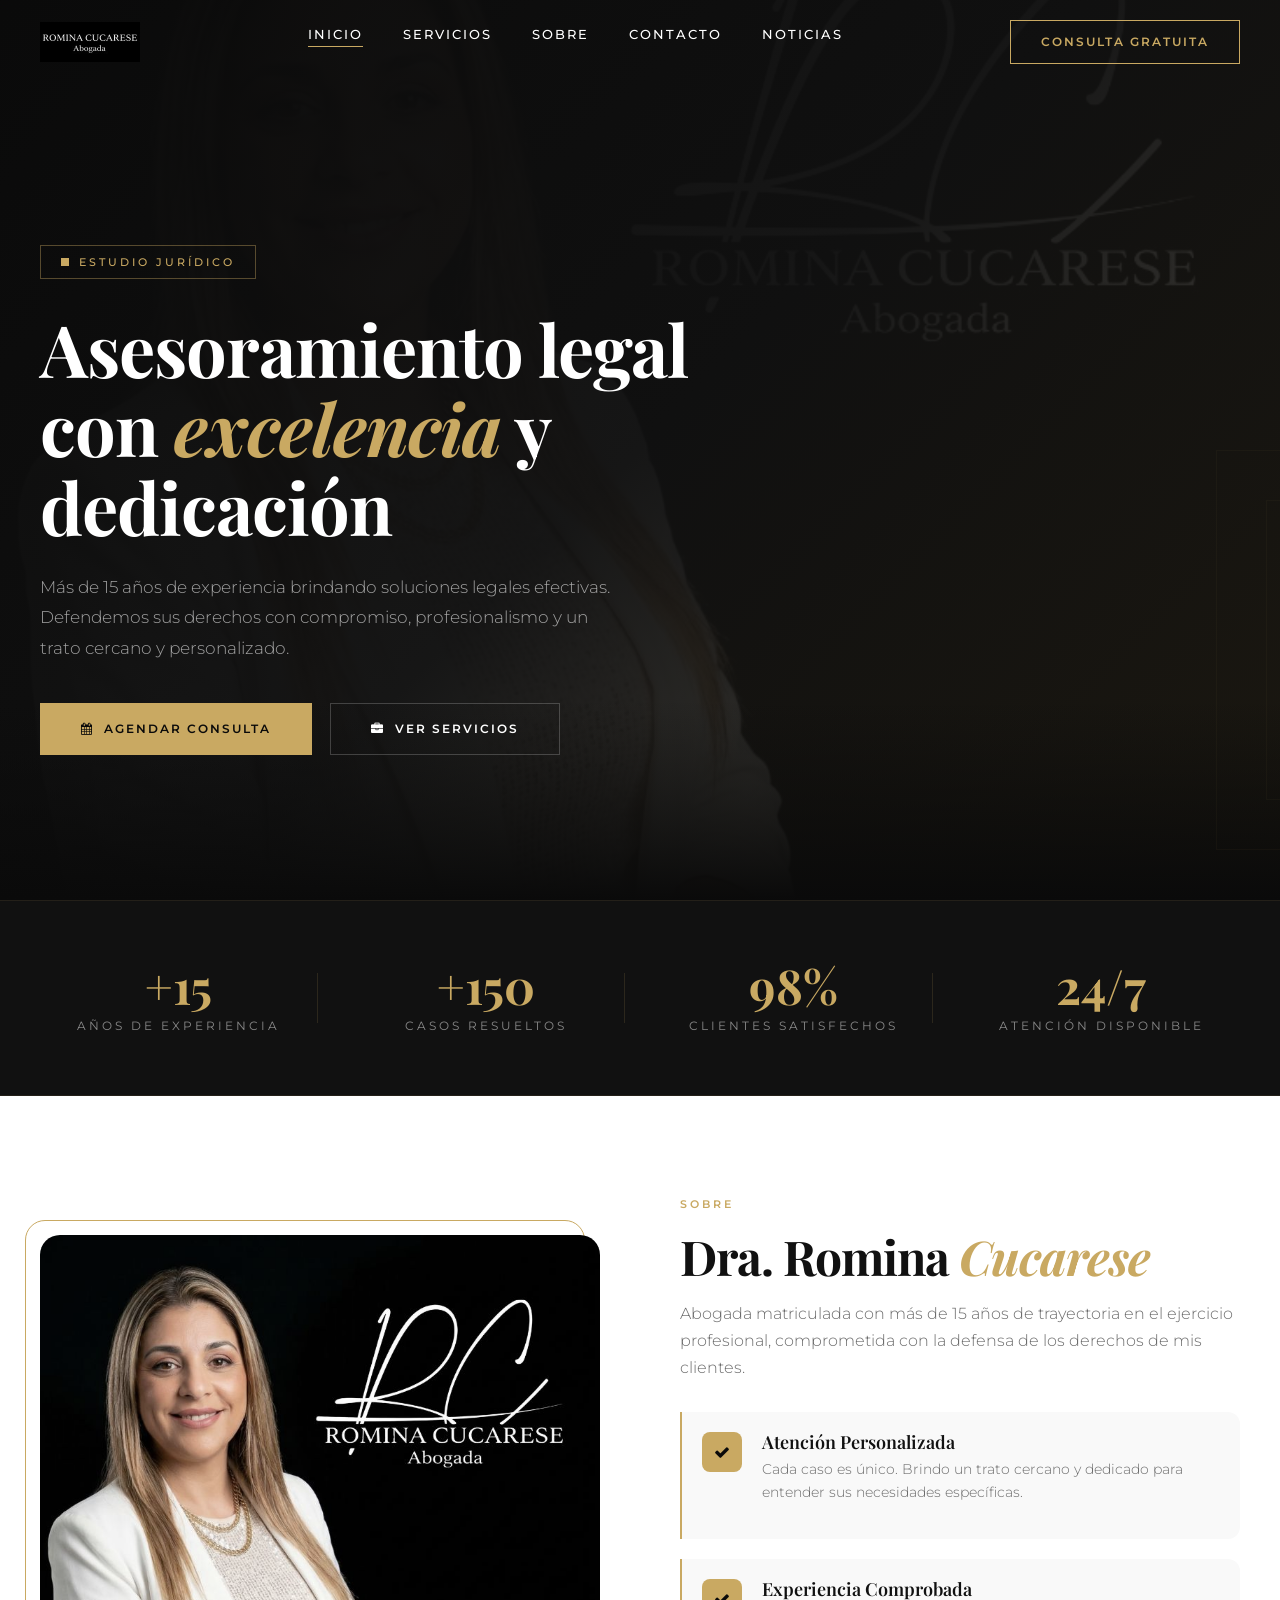
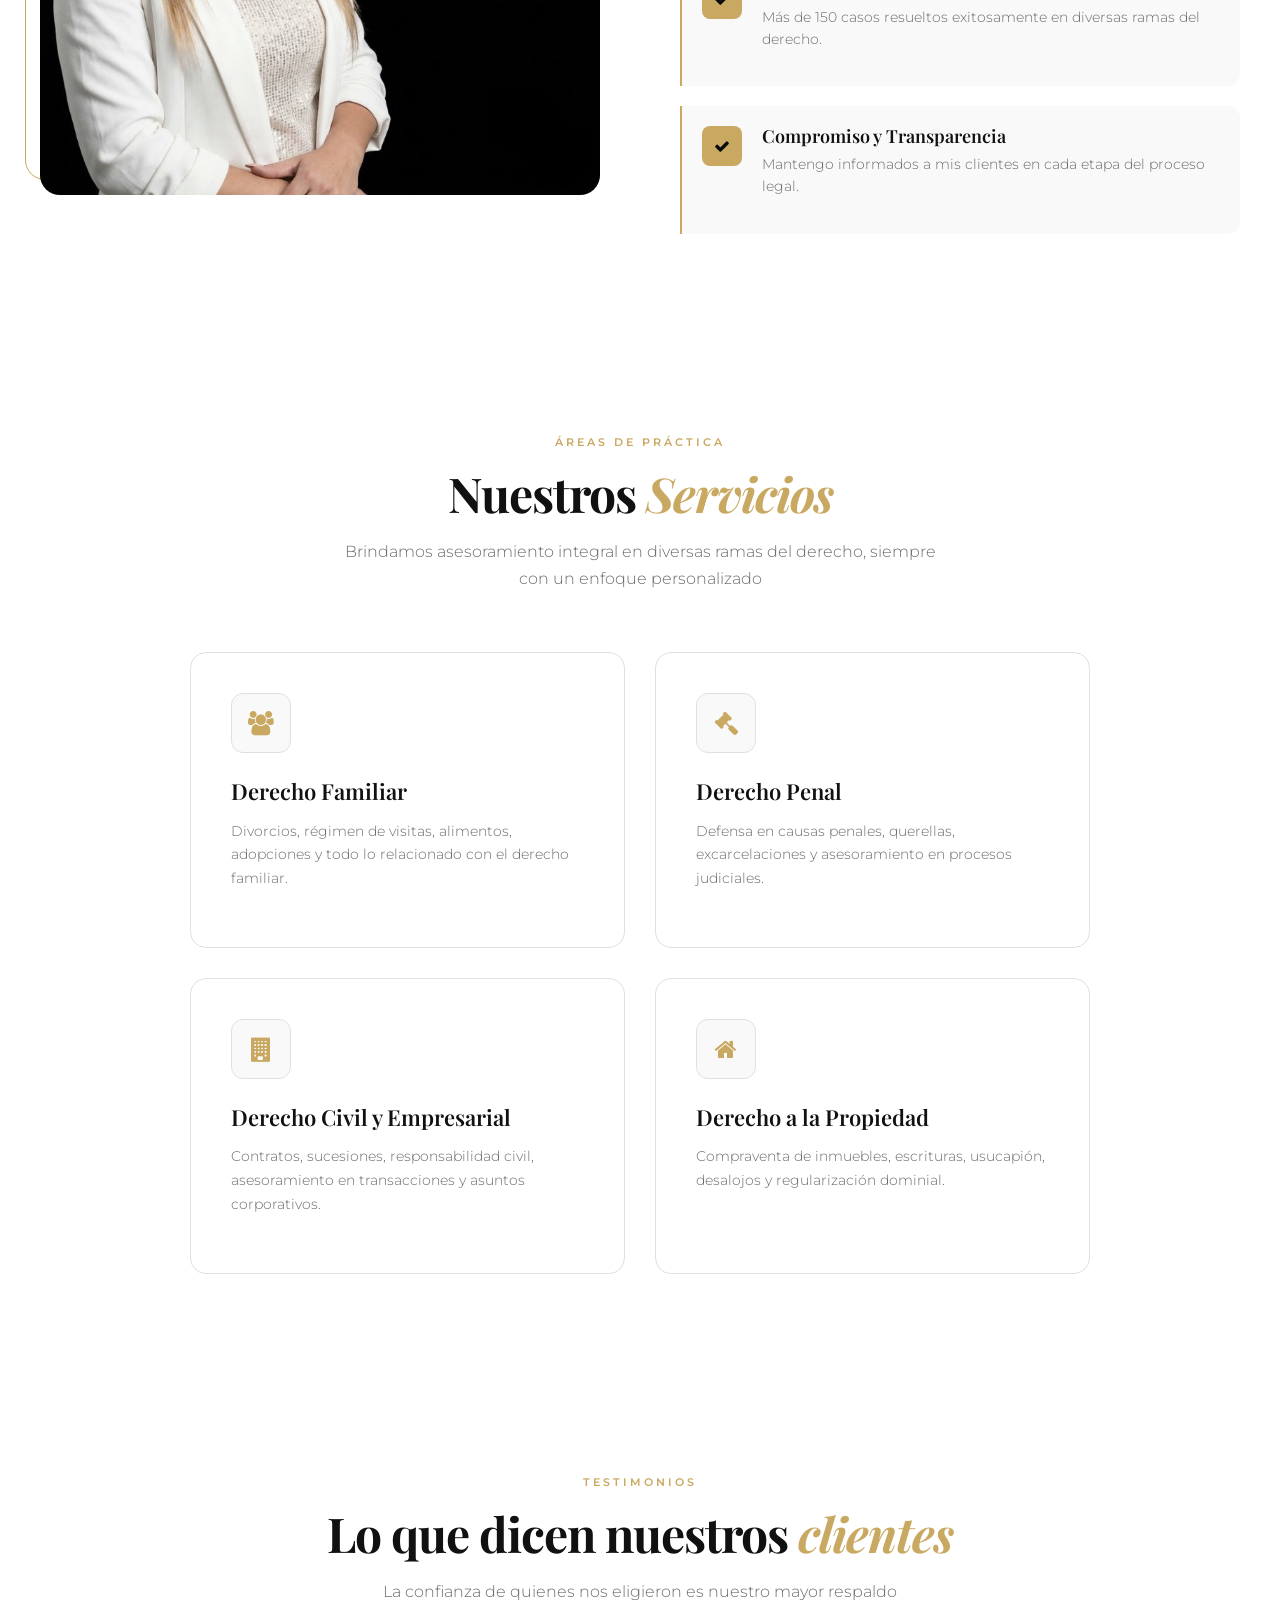
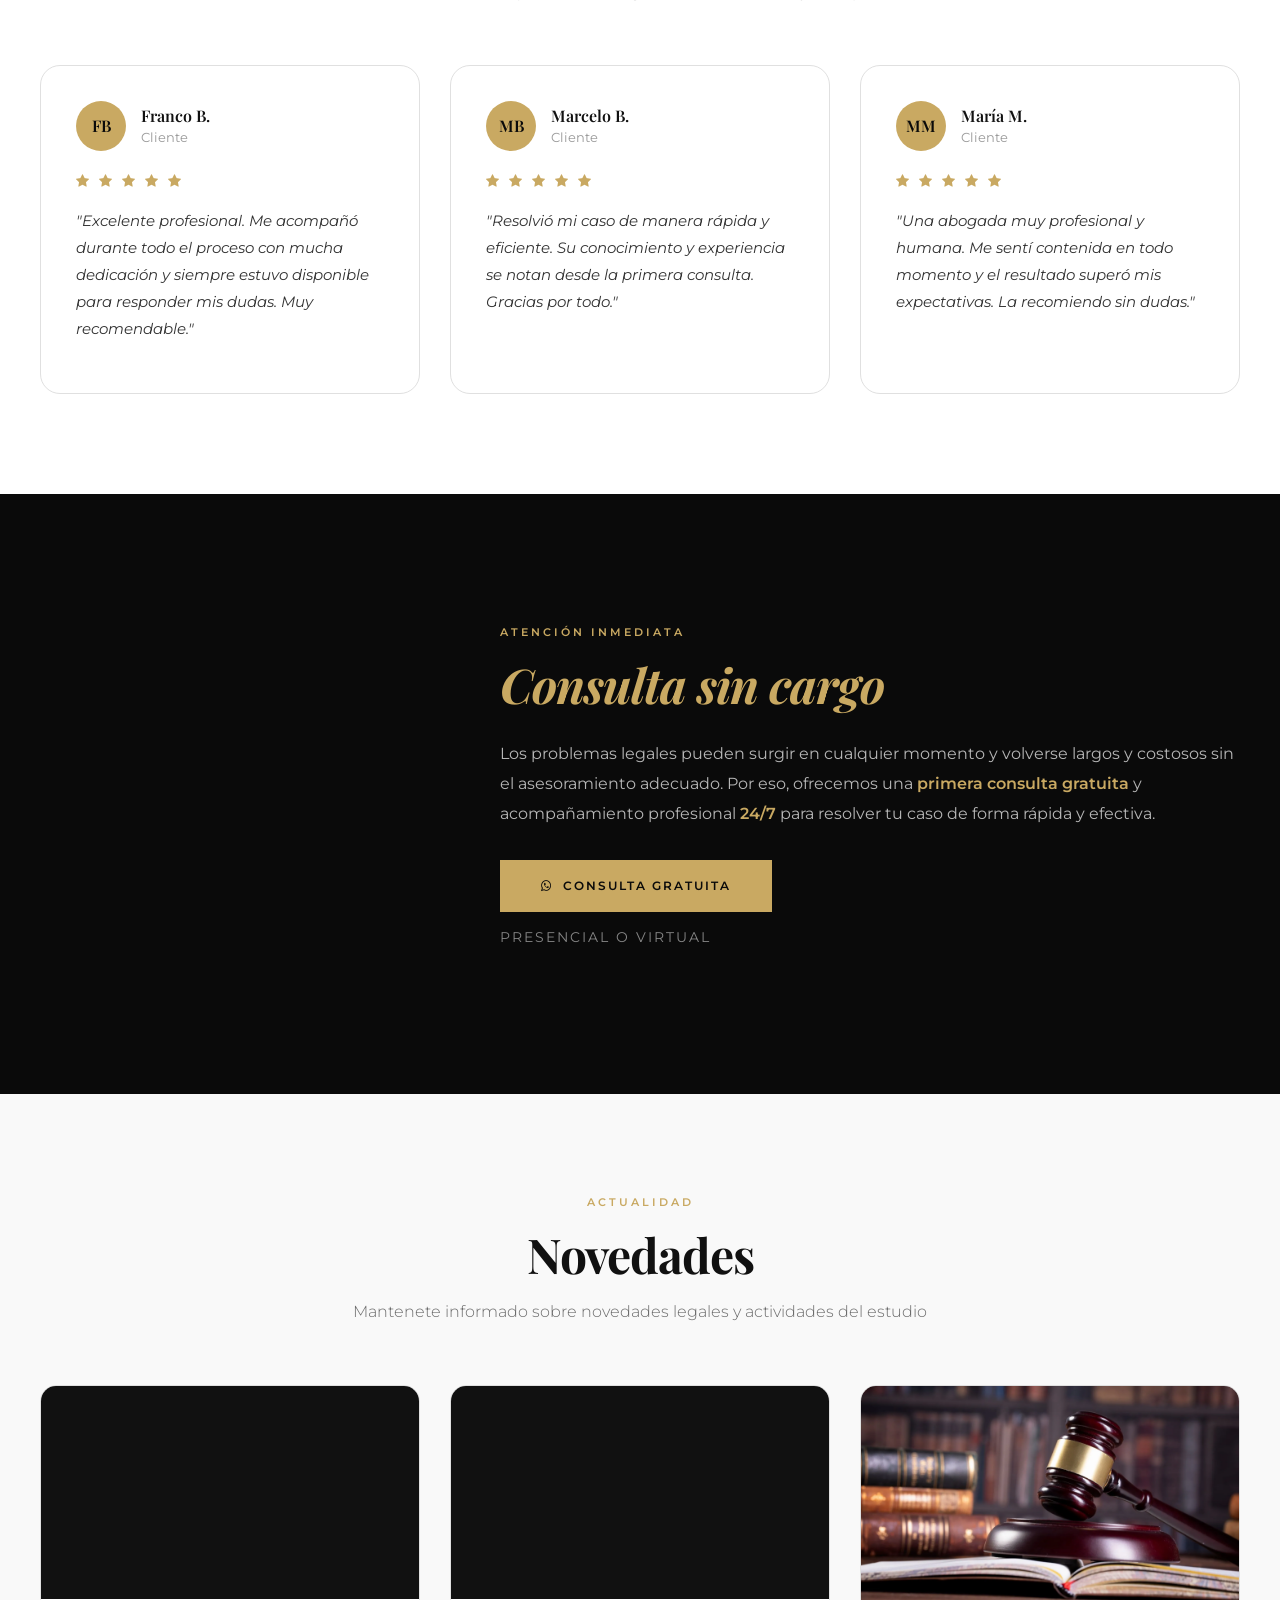
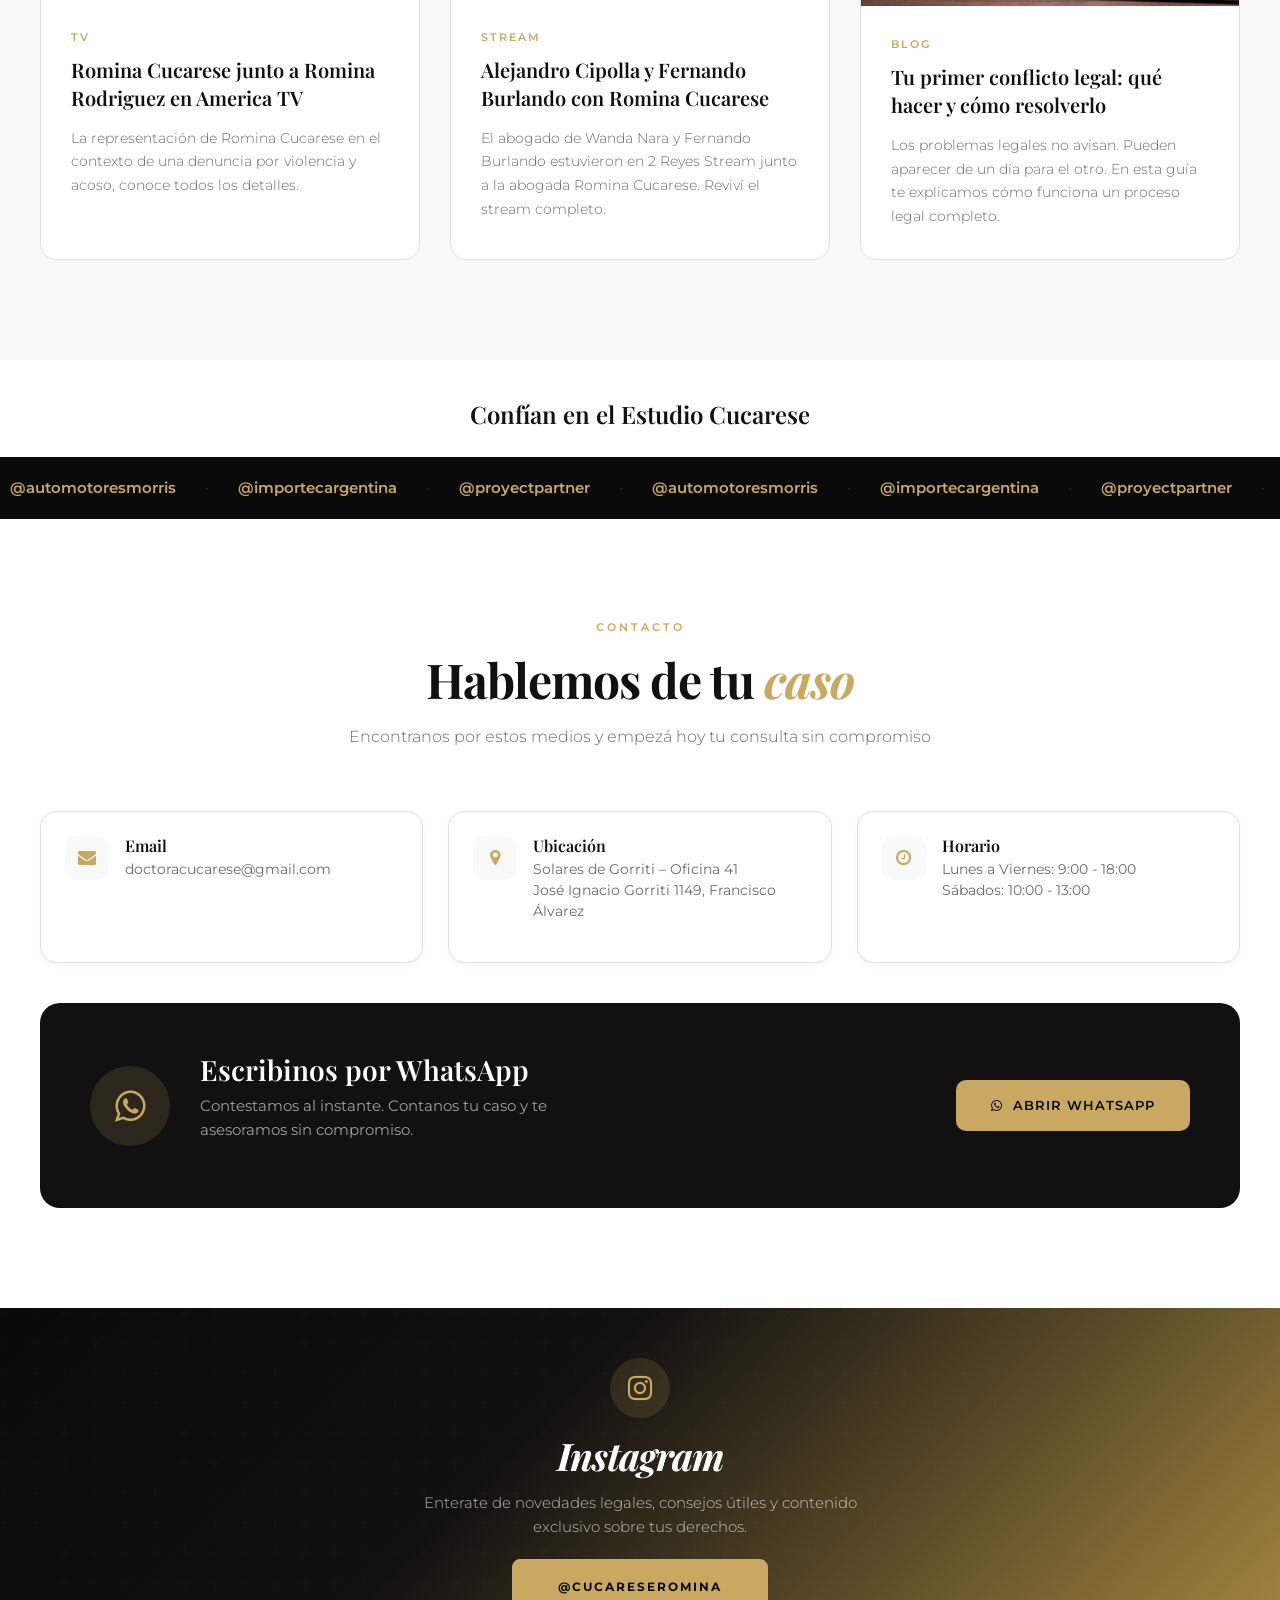
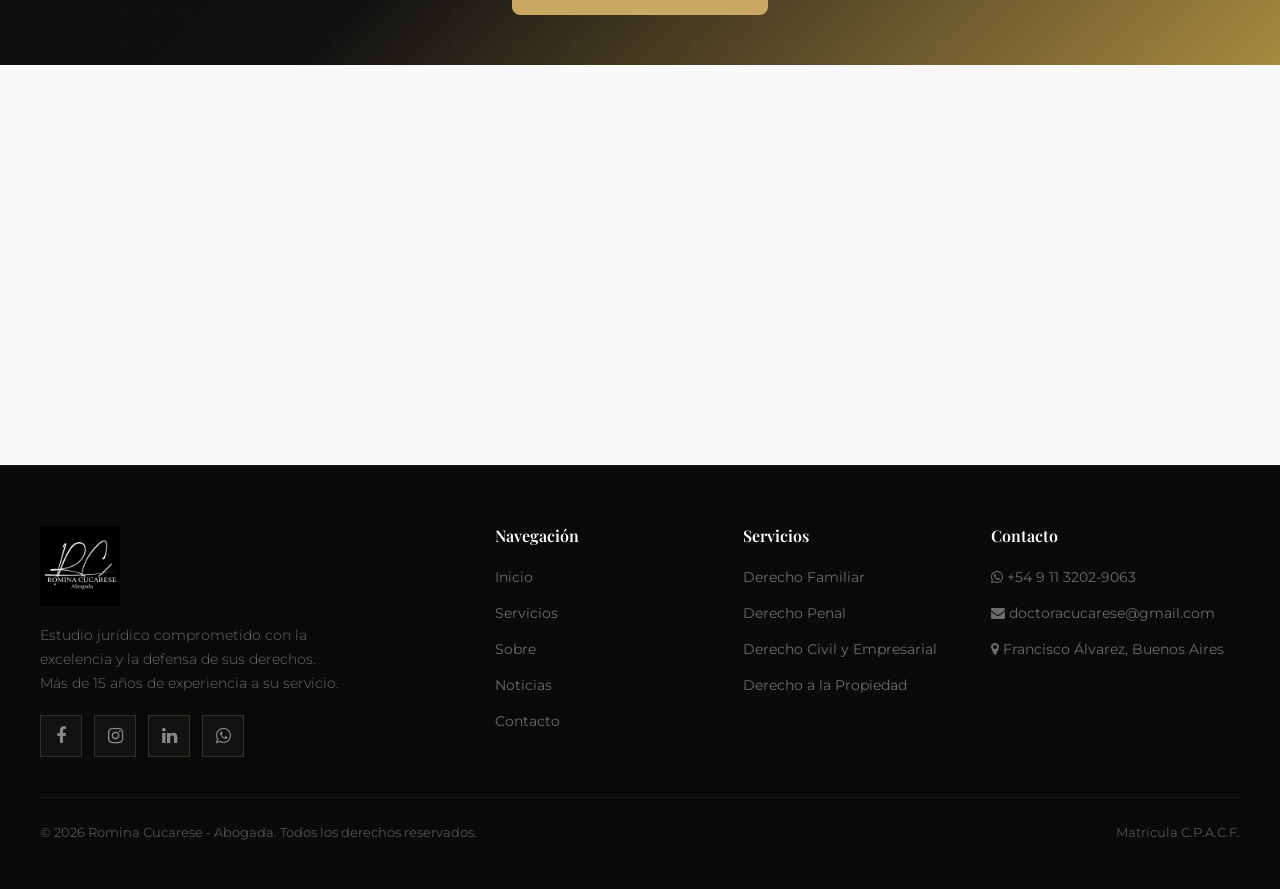
==== commit cfaadb47: "nuevo" ====
--- a/index.html
+++ b/index.html
@@ -139,18 +139,8 @@
       <div class="services-grid">
         <div class="service-card reveal">
           <div class="service-icon"><i class="fa fa-users"></i></div>
-          <h3>Derecho de Familia</h3>
+          <h3>Derecho Familiar</h3>
           <p>Divorcios, régimen de visitas, alimentos, adopciones y todo lo relacionado con el derecho familiar.</p>
-        </div>
-        <div class="service-card reveal">
-          <div class="service-icon"><i class="fa fa-building"></i></div>
-          <h3>Derecho Civil</h3>
-          <p>Contratos, sucesiones, daños y perjuicios, responsabilidad civil y asesoramiento en transacciones.</p>
-        </div>
-        <div class="service-card reveal">
-          <div class="service-icon"><i class="fa fa-briefcase"></i></div>
-          <h3>Derecho Laboral</h3>
-          <p>Despidos, accidentes de trabajo, indemnizaciones y defensa de los derechos del trabajador.</p>
         </div>
         <div class="service-card reveal">
           <div class="service-icon"><i class="fa fa-gavel"></i></div>
@@ -158,14 +148,14 @@
           <p>Defensa en causas penales, querellas, excarcelaciones y asesoramiento en procesos judiciales.</p>
         </div>
         <div class="service-card reveal">
+          <div class="service-icon"><i class="fa fa-building"></i></div>
+          <h3>Derecho Civil y Empresarial</h3>
+          <p>Contratos, sucesiones, responsabilidad civil, asesoramiento en transacciones y asuntos corporativos.</p>
+        </div>
+        <div class="service-card reveal">
           <div class="service-icon"><i class="fa fa-home"></i></div>
           <h3>Derecho a la Propiedad</h3>
           <p>Compraventa de inmuebles, escrituras, usucapión, desalojos y regularización dominial.</p>
-        </div>
-        <div class="service-card reveal">
-          <div class="service-icon"><i class="fa fa-shield"></i></div>
-          <h3>Defensa del Consumidor</h3>
-          <p>Reclamos por productos defectuosos, servicios incumplidos y protección de sus derechos como consumidor.</p>
         </div>
       </div>
     </div>
@@ -275,28 +265,26 @@
         <p class="section-subtitle">Mantenete informado sobre novedades legales y actividades del estudio</p>
       </div>
       <div class="news-grid">
-        <a href="https://www.youtube.com/watch?v=oaKlyEyXqWc" target="_blank" class="news-card reveal">
-          <div class="news-image">
-            <img src="images/noticia-infama.webp" alt="Romina Cucarese en America TV">
-            <div class="news-play"><i class="fa fa-play"></i></div>
+        <div class="news-card reveal">
+          <div class="news-video">
+            <iframe src="https://www.youtube.com/embed/oaKlyEyXqWc" title="Romina Cucarese en America TV" frameborder="0" allow="accelerometer; autoplay; clipboard-write; encrypted-media; gyroscope; picture-in-picture" allowfullscreen></iframe>
           </div>
           <div class="news-content">
             <div class="news-category">TV</div>
             <h3>Romina Cucarese junto a Romina Rodriguez en America TV</h3>
             <p>La representación de Romina Cucarese en el contexto de una denuncia por violencia y acoso, conoce todos los detalles.</p>
           </div>
-        </a>
-        <a href="https://www.youtube.com/watch?v=HZk92TM4-Xs" target="_blank" class="news-card reveal">
-          <div class="news-image">
-            <img src="images/noticia-burlando.webp" alt="Fernando Burlando con Romina Cucarese">
-            <div class="news-play"><i class="fa fa-play"></i></div>
+        </div>
+        <div class="news-card reveal">
+          <div class="news-video">
+            <iframe src="https://www.youtube.com/embed/HZk92TM4-Xs" title="Fernando Burlando con Romina Cucarese" frameborder="0" allow="accelerometer; autoplay; clipboard-write; encrypted-media; gyroscope; picture-in-picture" allowfullscreen></iframe>
           </div>
           <div class="news-content">
             <div class="news-category">Stream</div>
             <h3>Alejandro Cipolla y Fernando Burlando con Romina Cucarese</h3>
             <p>El abogado de Wanda Nara y Fernando Burlando estuvieron en 2 Reyes Stream junto a la abogada Romina Cucarese. Reviví el stream completo.</p>
           </div>
-        </a>
+        </div>
         <a href="blog-conflicto-legal.html" class="news-card news-card-center reveal">
           <div class="news-image">
             <img src="images/noticia-blog.webp" alt="Tu primer conflicto legal">
@@ -363,7 +351,7 @@
           <div class="contact-card-icon"><i class="fa fa-envelope"></i></div>
           <div>
             <h4>Email</h4>
-            <p>Dradoctoracucarese@gmail.com</p>
+            <p>doctoracucarese@gmail.com</p>
           </div>
         </div>
         <div class="contact-card reveal">
@@ -444,17 +432,17 @@
         <div class="footer-col">
           <h4>Servicios</h4>
           <ul class="footer-links">
-            <li><a href="#servicios">Derecho de Familia</a></li>
-            <li><a href="#servicios">Derecho Civil</a></li>
-            <li><a href="#servicios">Derecho Laboral</a></li>
+            <li><a href="#servicios">Derecho Familiar</a></li>
             <li><a href="#servicios">Derecho Penal</a></li>
+            <li><a href="#servicios">Derecho Civil y Empresarial</a></li>
+            <li><a href="#servicios">Derecho a la Propiedad</a></li>
           </ul>
         </div>
         <div class="footer-col">
           <h4>Contacto</h4>
           <ul class="footer-links">
             <li><a href="https://wa.me/5491132029063"><i class="fa fa-whatsapp"></i> +54 9 11 3202-9063</a></li>
-            <li><a href="mailto:Dradoctoracucarese@gmail.com"><i class="fa fa-envelope"></i> Dradoctoracucarese@gmail.com</a></li>
+            <li><a href="mailto:doctoracucarese@gmail.com"><i class="fa fa-envelope"></i> doctoracucarese@gmail.com</a></li>
             <li><a href="#contacto"><i class="fa fa-map-marker"></i> Francisco Álvarez, Buenos Aires</a></li>
           </ul>
         </div>
--- a/css/style.css
+++ b/css/style.css
@@ -113,7 +113,7 @@
 
 /* ===== SERVICIOS ===== */
 .services-section { background: var(--white); }
-.services-grid { display: grid; grid-template-columns: repeat(3, 1fr); gap: 30px; }
+.services-grid { display: grid; grid-template-columns: repeat(2, 1fr); gap: 30px; max-width: 900px; margin: 0 auto; }
 .service-card { background: var(--white); border: 1px solid var(--border); padding: 40px; transition: all 0.4s ease; position: relative; overflow: hidden; border-radius: 16px; }
 .service-card::before { content: ''; position: absolute; top: 0; left: 0; width: 100%; height: 3px; background: linear-gradient(90deg, transparent, var(--gold), transparent); opacity: 0; transition: opacity 0.4s ease; }
 .service-card:hover { border-color: var(--gold); transform: translateY(-5px); box-shadow: 0 15px 40px rgba(0,0,0,0.08); }
@@ -150,6 +150,8 @@
 .news-grid { display: grid; grid-template-columns: repeat(3, 1fr); gap: 30px; }
 .news-card { background: var(--white); border: 1px solid var(--border); overflow: hidden; transition: all 0.4s ease; border-radius: 16px; text-decoration: none; display: block; }
 .news-card:hover { transform: translateY(-5px); box-shadow: 0 20px 50px rgba(0,0,0,0.1); }
+.news-video { position: relative; padding-bottom: 56.25%; height: 0; overflow: hidden; background: var(--dark); }
+.news-video iframe { position: absolute; top: 0; left: 0; width: 100%; height: 100%; }
 .news-image { height: 220px; overflow: hidden; background: var(--dark); position: relative; }
 .news-image img { width: 100%; height: 100%; object-fit: cover; transition: transform 0.6s ease; }
 .news-card:hover .news-image img { transform: scale(1.05); }
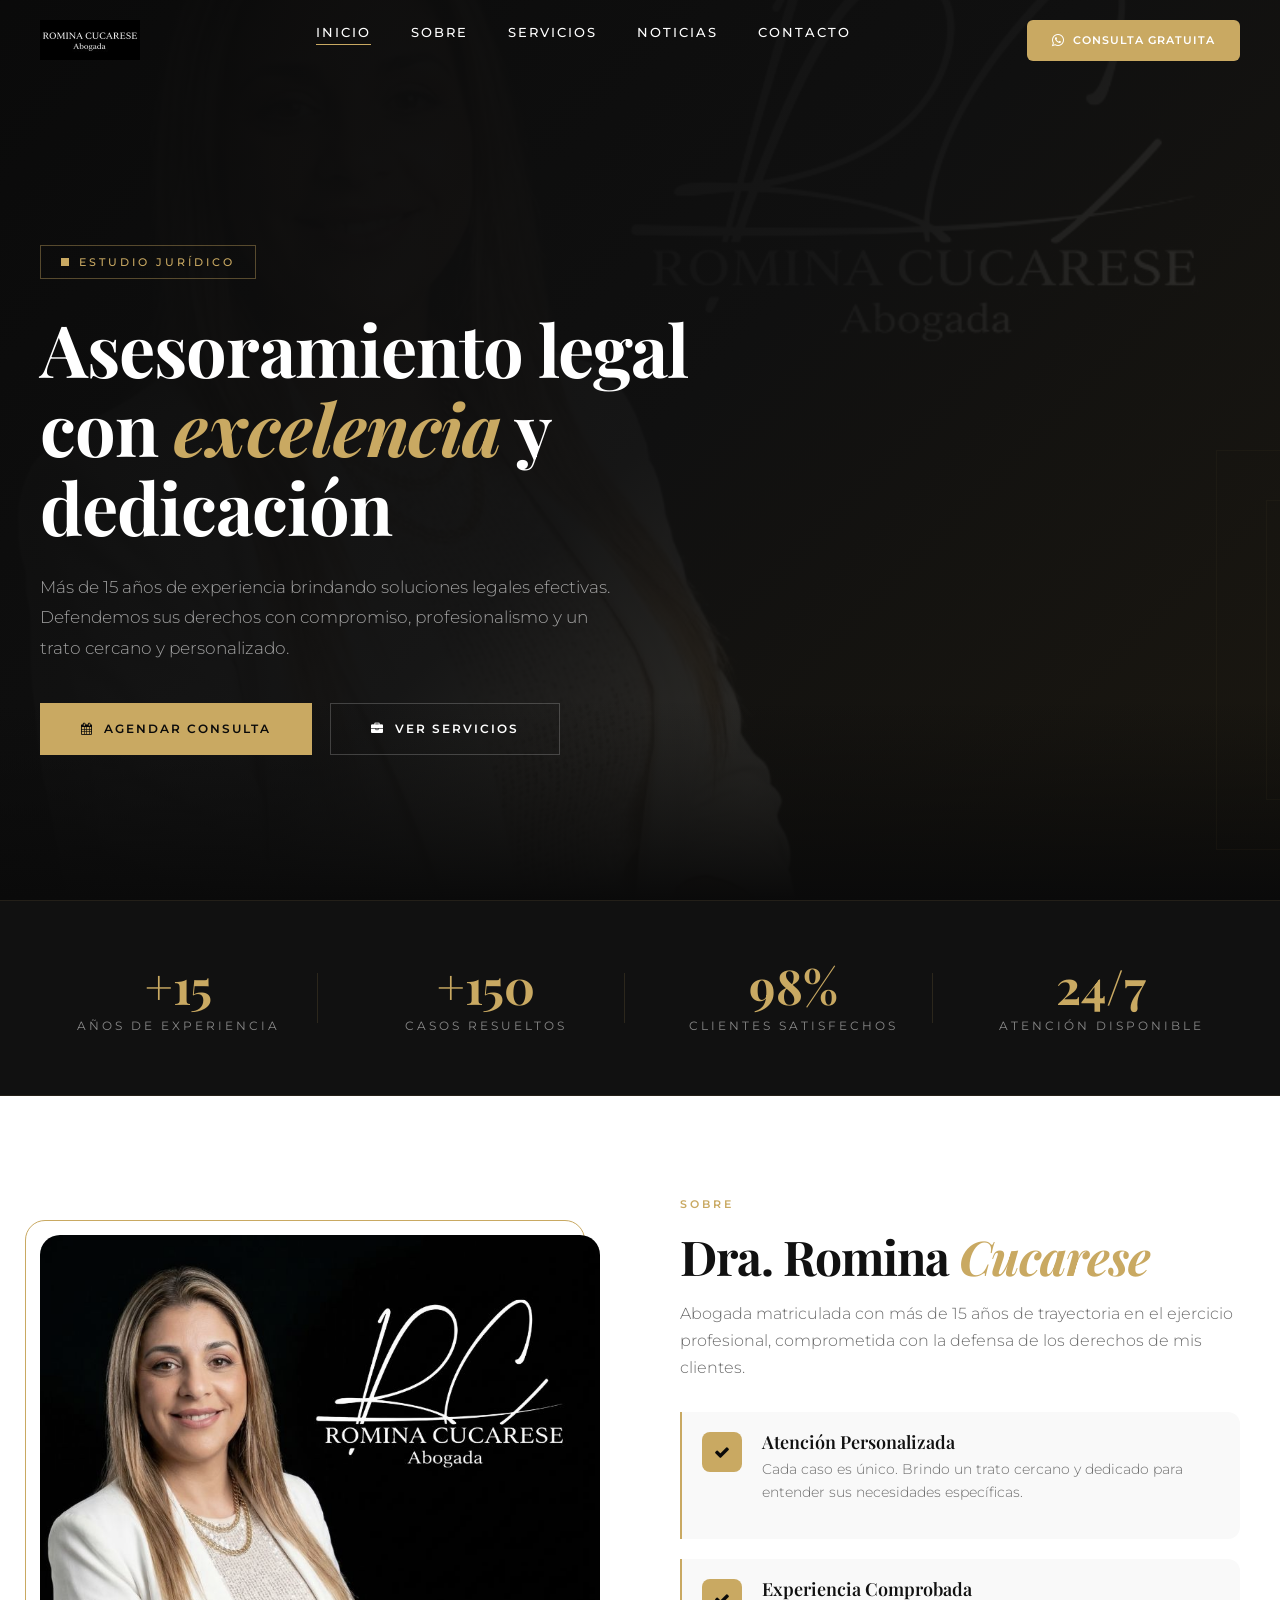
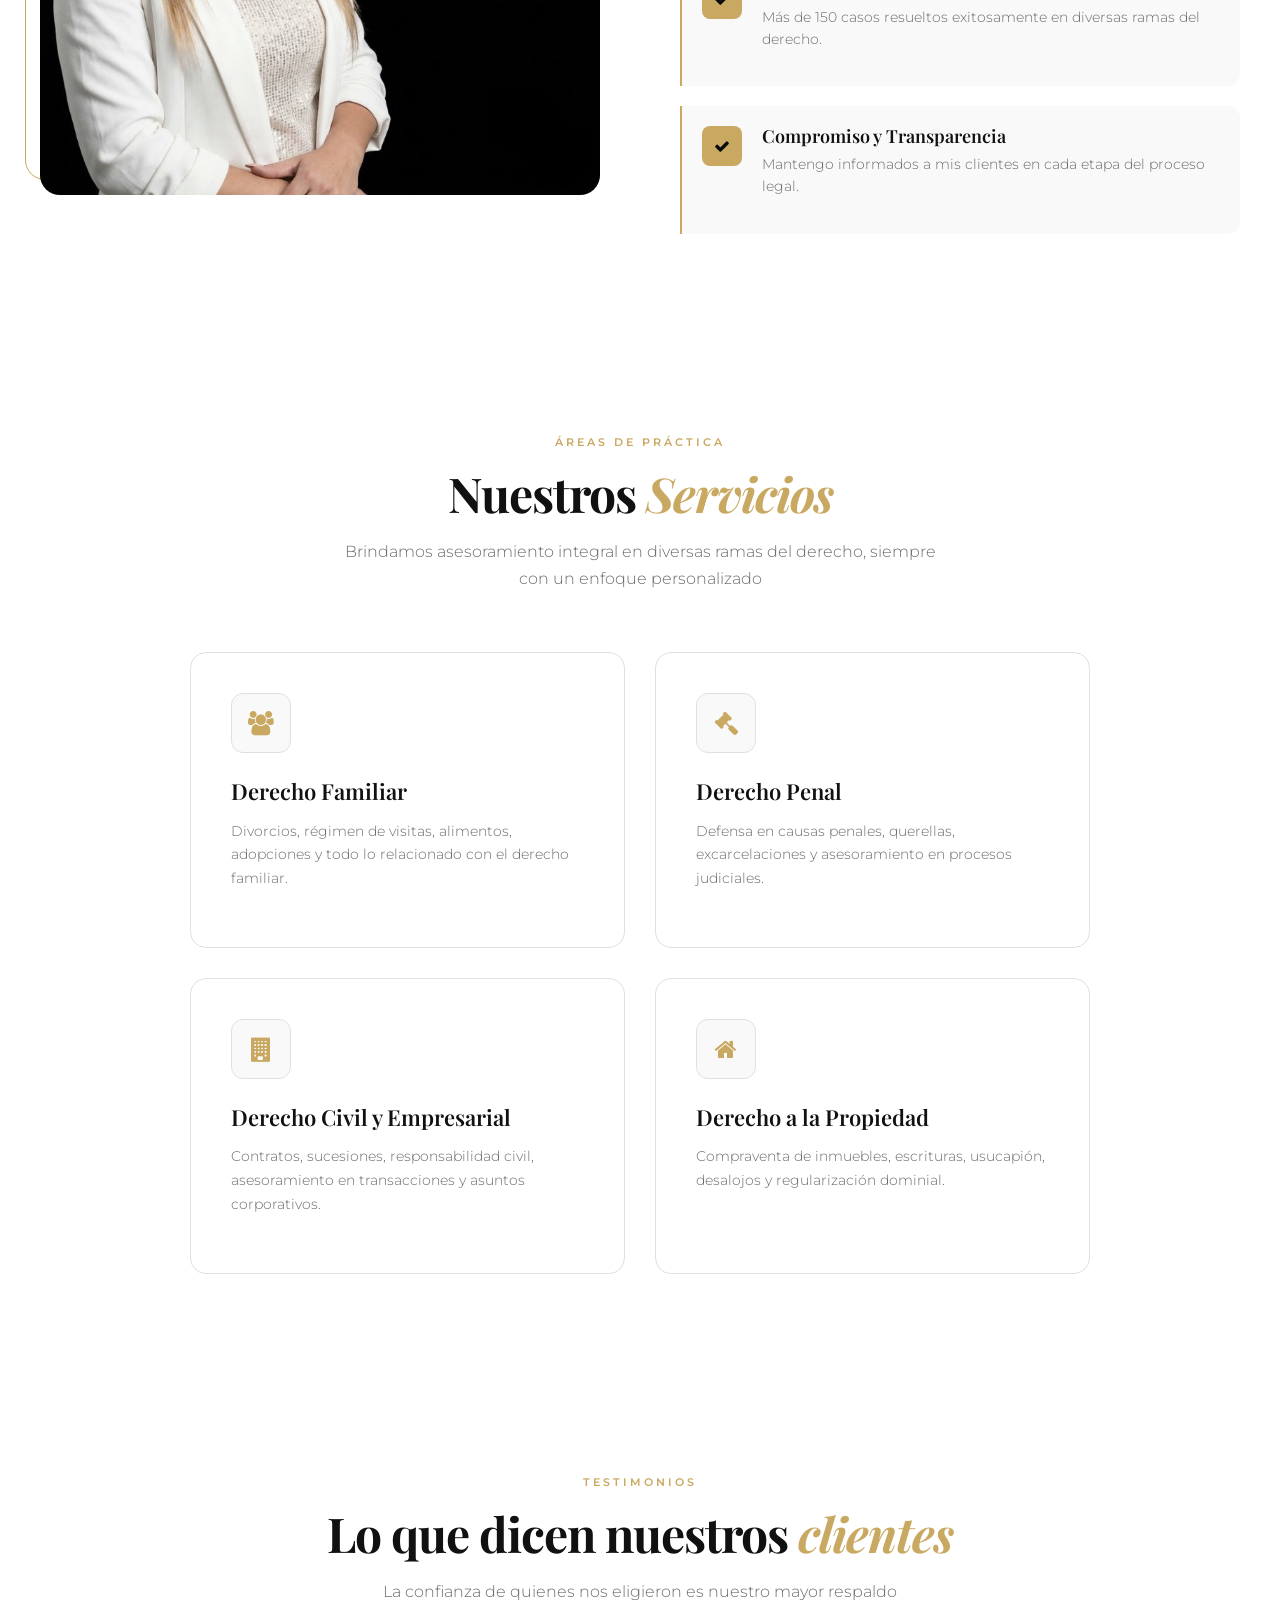
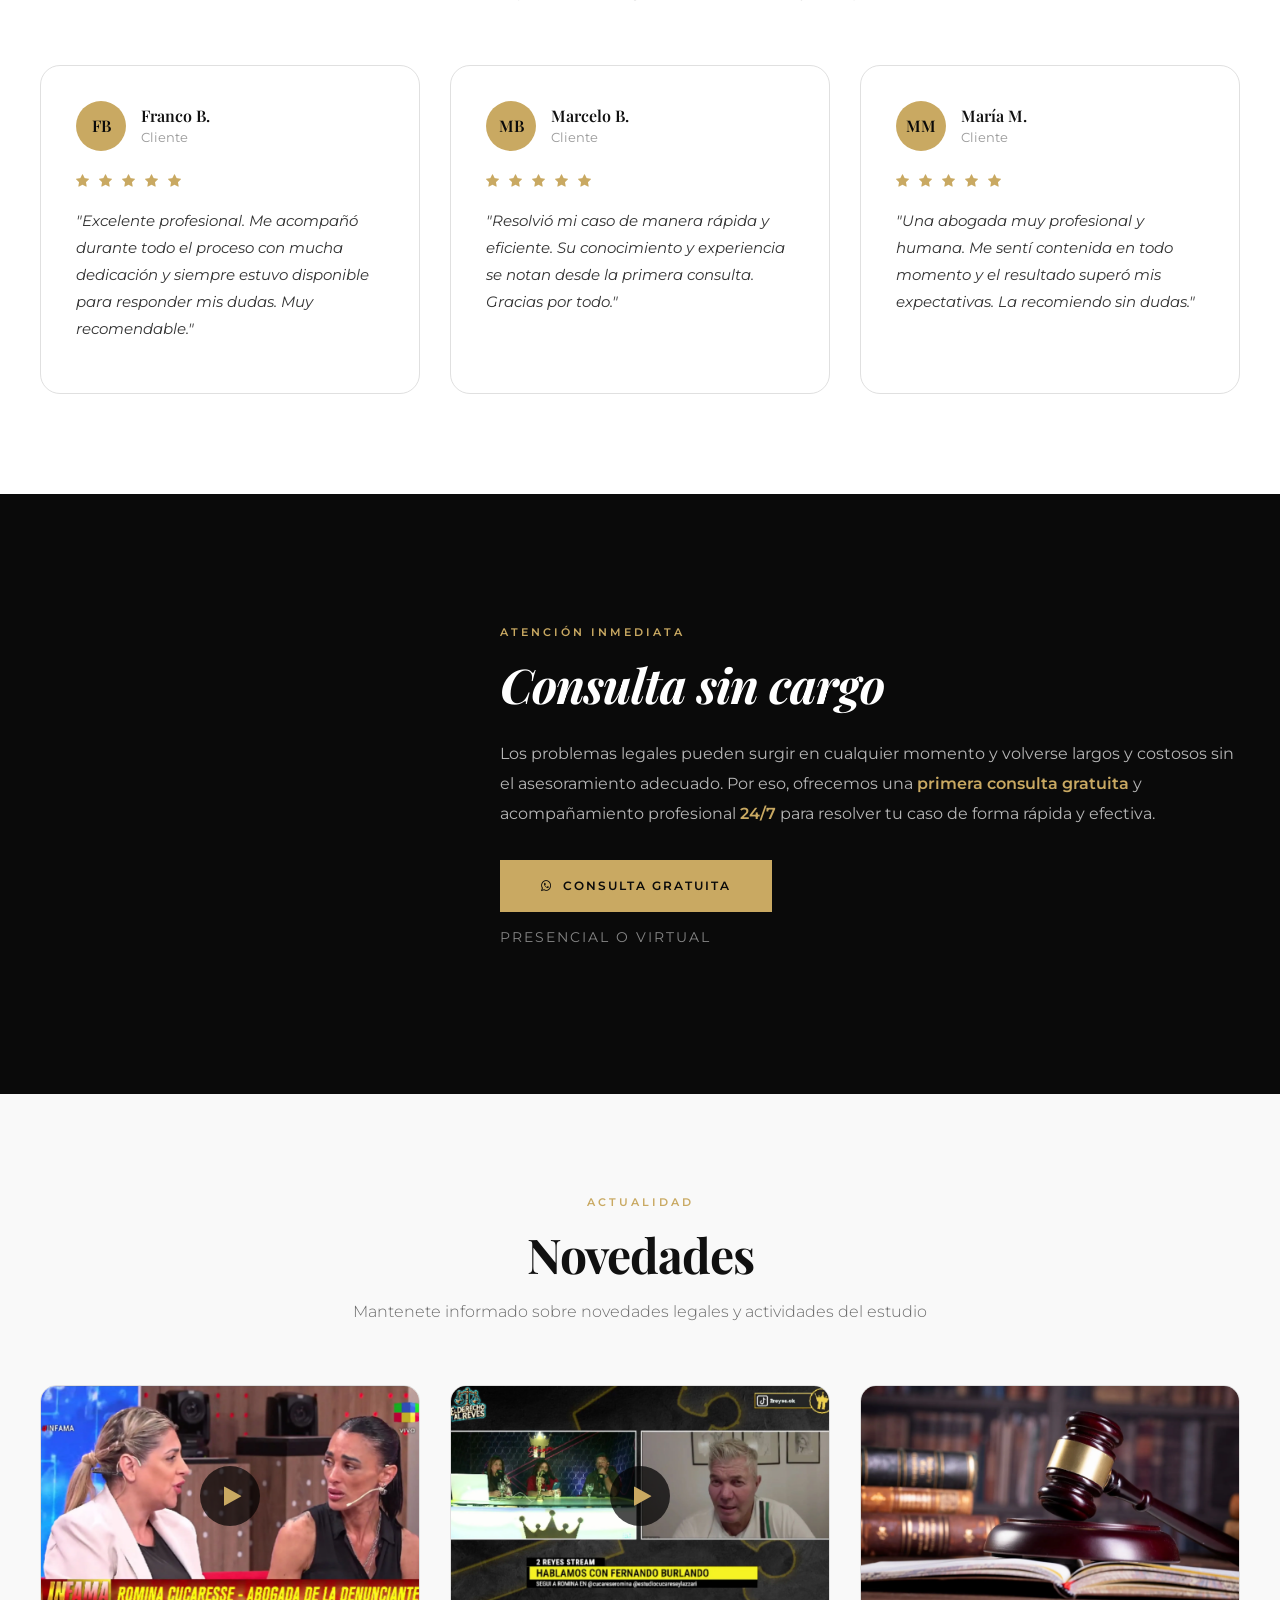
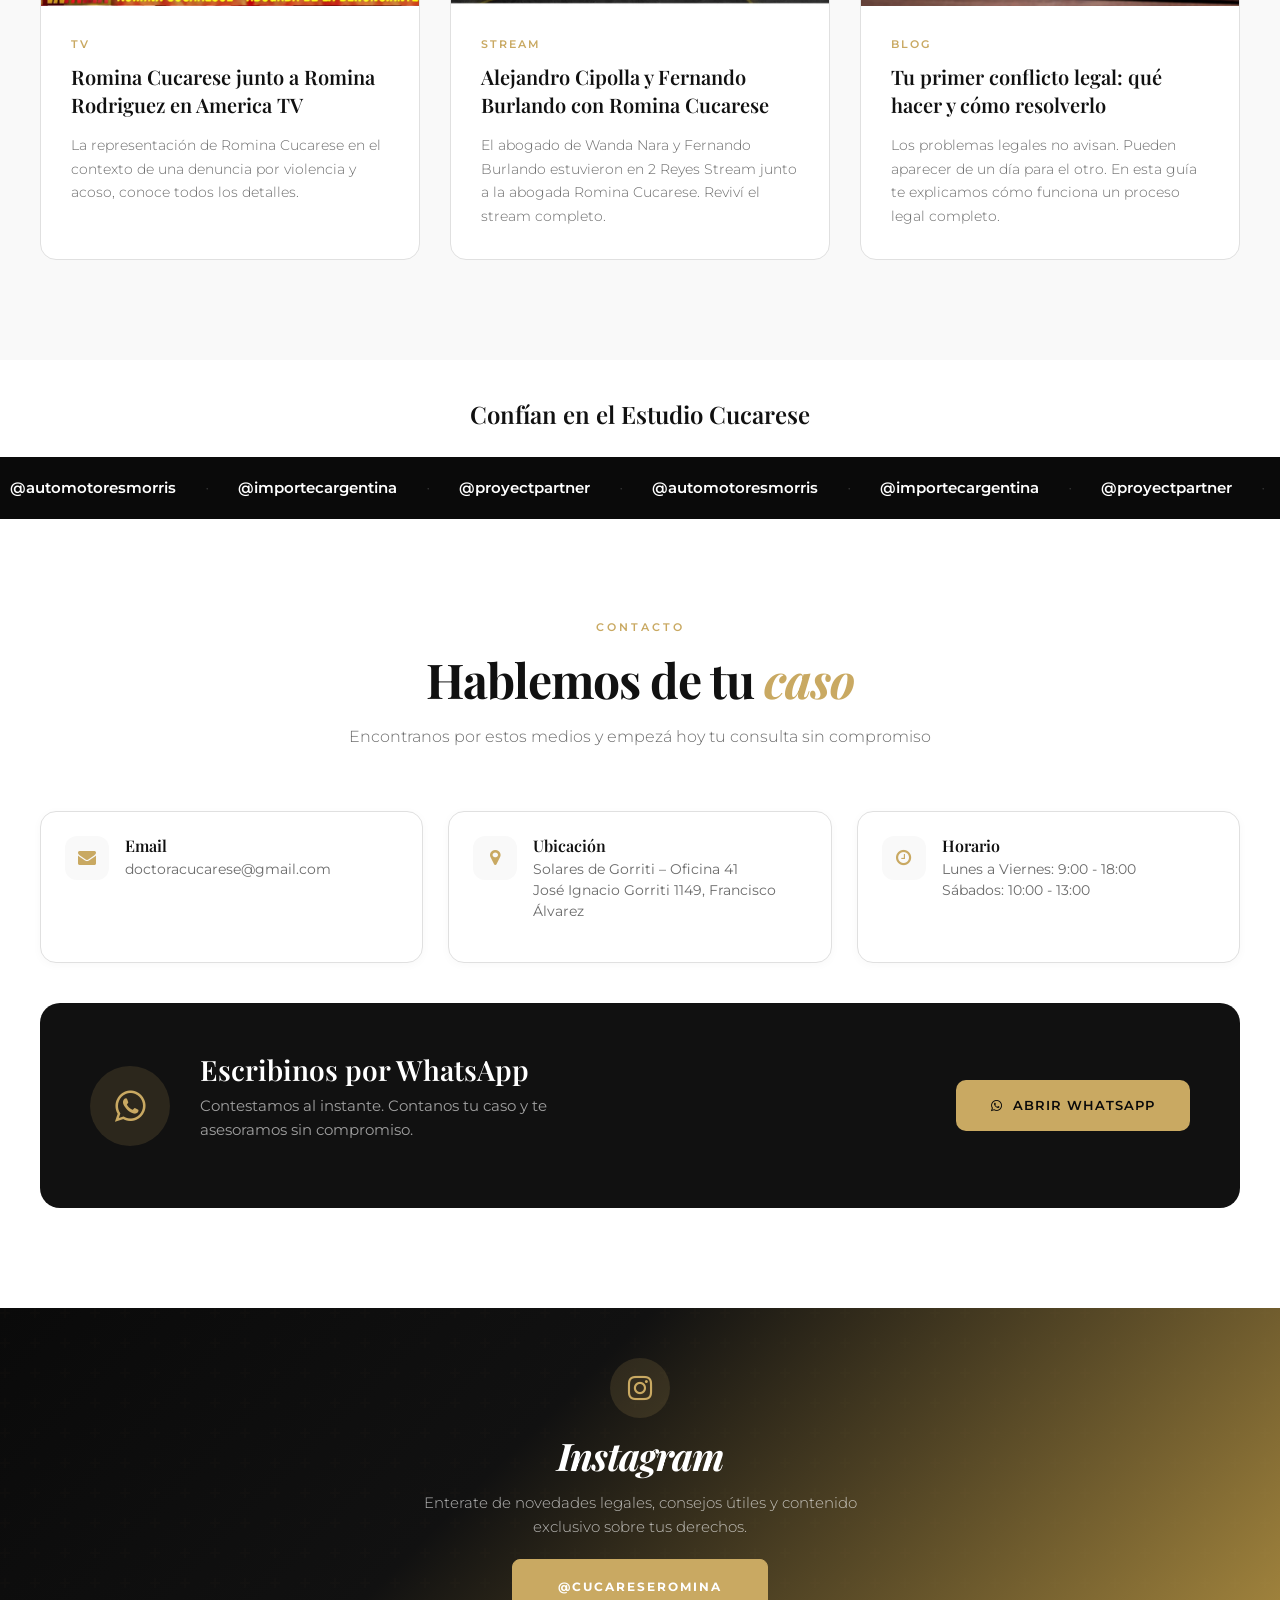
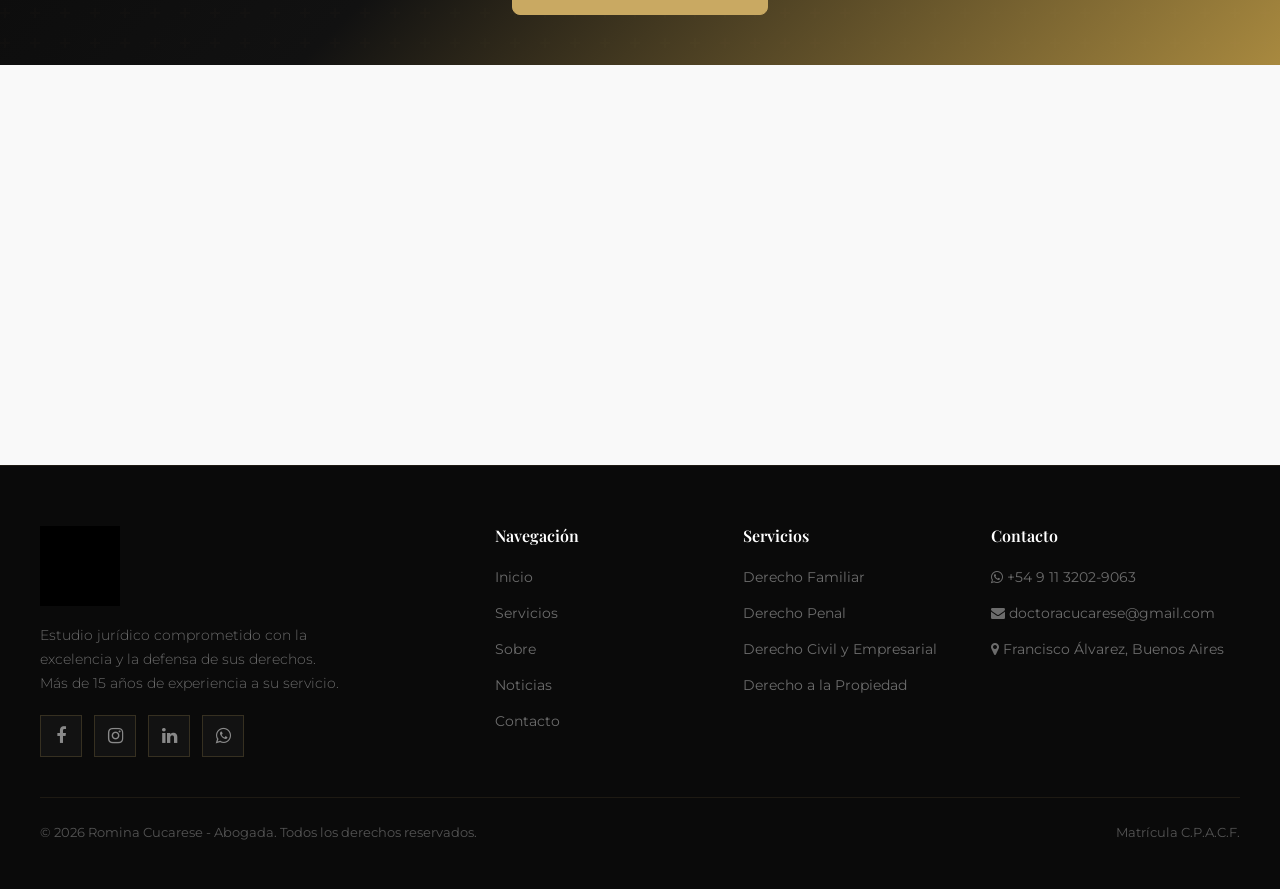
==== commit 7724c3a0: "actualizo la web" ====
--- a/index.html
+++ b/index.html
@@ -25,12 +25,14 @@
       </a>
       <ul class="nav-menu" id="navMenu">
         <li><a href="#inicio" class="active">Inicio</a></li>
+        <li><a href="#nosotros">Sobre</a></li>
         <li><a href="#servicios">Servicios</a></li>
-        <li><a href="#nosotros">Sobre</a></li>
+        <li><a href="#noticias">Noticias</a></li>
         <li><a href="#contacto">Contacto</a></li>
-        <li><a href="#noticias">Noticias</a></li>
       </ul>
-      <a href="https://wa.me/5491132029063" target="_blank" class="header-cta">Consulta Gratuita</a>
+      <a href="https://wa.me/5491132029063" target="_blank" class="header-cta-gold">
+        <i class="fa fa-whatsapp"></i> Consulta Gratuita
+      </a>
       <div class="menu-toggle" id="menuToggle" onclick="toggleMenu()">
         <span></span><span></span><span></span>
       </div>
@@ -242,7 +244,7 @@
         <div class="studio-content reveal">
           <div class="section-header">
             <div class="section-tag">Atención Inmediata</div>
-            <h2 class="section-title"><span>Consulta sin cargo</span></h2>
+            <h2 class="section-title"><span class="text-white">Consulta sin cargo</span></h2>
           </div>
           <p class="studio-text">Los problemas legales pueden surgir en cualquier momento y volverse largos y costosos sin el asesoramiento adecuado. Por eso, ofrecemos una <strong>primera consulta gratuita</strong> y acompañamiento profesional <strong>24/7</strong> para resolver tu caso de forma rápida y efectiva.</p>
           <div class="studio-buttons">
@@ -265,26 +267,28 @@
         <p class="section-subtitle">Mantenete informado sobre novedades legales y actividades del estudio</p>
       </div>
       <div class="news-grid">
-        <div class="news-card reveal">
-          <div class="news-video">
-            <iframe src="https://www.youtube.com/embed/oaKlyEyXqWc" title="Romina Cucarese en America TV" frameborder="0" allow="accelerometer; autoplay; clipboard-write; encrypted-media; gyroscope; picture-in-picture" allowfullscreen></iframe>
+        <a href="https://www.youtube.com/watch?v=oaKlyEyXqWc" target="_blank" class="news-card reveal">
+          <div class="news-image">
+            <img src="images/noticia-infama.webp" alt="Romina Cucarese en America TV">
+            <div class="news-play"><i class="fa fa-play"></i></div>
           </div>
           <div class="news-content">
             <div class="news-category">TV</div>
             <h3>Romina Cucarese junto a Romina Rodriguez en America TV</h3>
             <p>La representación de Romina Cucarese en el contexto de una denuncia por violencia y acoso, conoce todos los detalles.</p>
           </div>
-        </div>
-        <div class="news-card reveal">
-          <div class="news-video">
-            <iframe src="https://www.youtube.com/embed/HZk92TM4-Xs" title="Fernando Burlando con Romina Cucarese" frameborder="0" allow="accelerometer; autoplay; clipboard-write; encrypted-media; gyroscope; picture-in-picture" allowfullscreen></iframe>
+        </a>
+        <a href="https://www.youtube.com/watch?v=HZk92TM4-Xs" target="_blank" class="news-card reveal">
+          <div class="news-image">
+            <img src="images/noticia-burlando.webp" alt="Fernando Burlando con Romina Cucarese">
+            <div class="news-play"><i class="fa fa-play"></i></div>
           </div>
           <div class="news-content">
             <div class="news-category">Stream</div>
             <h3>Alejandro Cipolla y Fernando Burlando con Romina Cucarese</h3>
             <p>El abogado de Wanda Nara y Fernando Burlando estuvieron en 2 Reyes Stream junto a la abogada Romina Cucarese. Reviví el stream completo.</p>
           </div>
-        </div>
+        </a>
         <a href="blog-conflicto-legal.html" class="news-card news-card-center reveal">
           <div class="news-image">
             <img src="images/noticia-blog.webp" alt="Tu primer conflicto legal">
--- a/css/style.css
+++ b/css/style.css
@@ -47,6 +47,9 @@
 
 .header-cta { padding: 12px 30px; background: transparent; color: var(--gold); font-family: var(--font-body); font-size: 12px; font-weight: 600; letter-spacing: 2px; text-transform: uppercase; border-radius: 0; border: 1px solid var(--gold); transition: all 0.3s ease; }
 .header-cta:hover { background: var(--gold); color: var(--black); }
+.header-cta-gold { display: inline-flex; align-items: center; gap: 8px; padding: 12px 25px; background: var(--gold); color: var(--white); font-family: var(--font-body); font-size: 11px; font-weight: 600; letter-spacing: 1px; text-transform: uppercase; border-radius: 6px; transition: all 0.3s ease; }
+.header-cta-gold:hover { background: var(--gold-dark); transform: translateY(-2px); }
+.header-cta-gold i { font-size: 14px; }
 
 .menu-toggle { display: none; flex-direction: column; gap: 5px; cursor: pointer; z-index: 1001; }
 .menu-toggle span { width: 28px; height: 1px; background: var(--white); transition: all 0.3s ease; }
@@ -107,6 +110,7 @@
 .section-title { font-family: var(--font-display); font-size: clamp(32px, 4vw, 48px); font-weight: 700; letter-spacing: -1px; margin-bottom: 15px; }
 .section-dark .section-title { color: var(--white); }
 .section-title span { color: var(--gold); font-style: italic; }
+.section-title .text-white { color: var(--white); font-style: italic; }
 .section-subtitle { font-size: 16px; color: var(--gray); max-width: 600px; line-height: 1.7; font-weight: 300; }
 .section-header.center .section-subtitle { margin: 0 auto; }
 .section-dark .section-subtitle { color: rgba(255,255,255,0.5); }
@@ -209,8 +213,8 @@
 .clients-marquee { position: relative; width: 100%; overflow: hidden; }
 .clients-track { display: flex; align-items: center; gap: 0; animation: marquee 8s linear infinite; white-space: nowrap; }
 .clients-track .separator { color: rgba(255,255,255,0.3); font-size: 8px; padding: 0 20px; }
-.clients-track .client-link { font-family: var(--font-body); font-size: 15px; font-weight: 600; color: var(--gold); letter-spacing: 0; padding: 0 10px; text-decoration: none; transition: color 0.3s ease; }
-.clients-track .client-link:hover { color: var(--gold-light); }
+.clients-track .client-link { font-family: var(--font-body); font-size: 15px; font-weight: 600; color: var(--white); letter-spacing: 0; padding: 0 10px; text-decoration: none; transition: color 0.3s ease; }
+.clients-track .client-link:hover { color: var(--gold); }
 
 @keyframes marquee {
   0% { transform: translateX(0); }
@@ -235,8 +239,8 @@
 .cta-content { text-align: center; position: relative; z-index: 1; }
 .cta-content h2 { font-family: var(--font-display); font-size: clamp(30px, 4vw, 48px); font-weight: 700; margin-bottom: 18px; letter-spacing: -1px; color: var(--white); }
 .cta-content p { font-size: 17px; color: rgba(255,255,255,0.6); margin-bottom: 35px; max-width: 550px; margin-left: auto; margin-right: auto; font-weight: 300; }
-.btn-gold { display: inline-flex; align-items: center; gap: 10px; padding: 18px 45px; background: var(--gold); color: var(--black); font-family: var(--font-body); font-size: 12px; font-weight: 700; letter-spacing: 2px; text-transform: uppercase; border: 1px solid var(--gold); transition: all 0.4s ease; border-radius: 8px; }
-.btn-gold:hover { background: transparent; color: var(--gold); transform: translateY(-2px); box-shadow: 0 10px 30px rgba(201,169,98,0.2); }
+.btn-gold { display: inline-flex; align-items: center; gap: 10px; padding: 18px 45px; background: var(--gold); color: var(--white); font-family: var(--font-body); font-size: 12px; font-weight: 700; letter-spacing: 2px; text-transform: uppercase; border: 1px solid var(--gold); transition: all 0.4s ease; border-radius: 8px; }
+.btn-gold:hover { background: var(--gold-dark); border-color: var(--gold-dark); transform: translateY(-2px); box-shadow: 0 10px 30px rgba(201,169,98,0.2); }
 
 /* ===== EL ESTUDIO ===== */
 .studio-section { background: var(--black); }
@@ -298,6 +302,7 @@
   .nav-menu a { font-size: 18px; color: var(--white); }
   .menu-toggle { display: flex; }
   .header-cta { display: none; }
+  .header-cta-gold { display: none; }
   .process-grid { grid-template-columns: 1fr; }
   .services-grid { grid-template-columns: 1fr; }
   .about-split { grid-template-columns: 1fr; gap: 40px; }
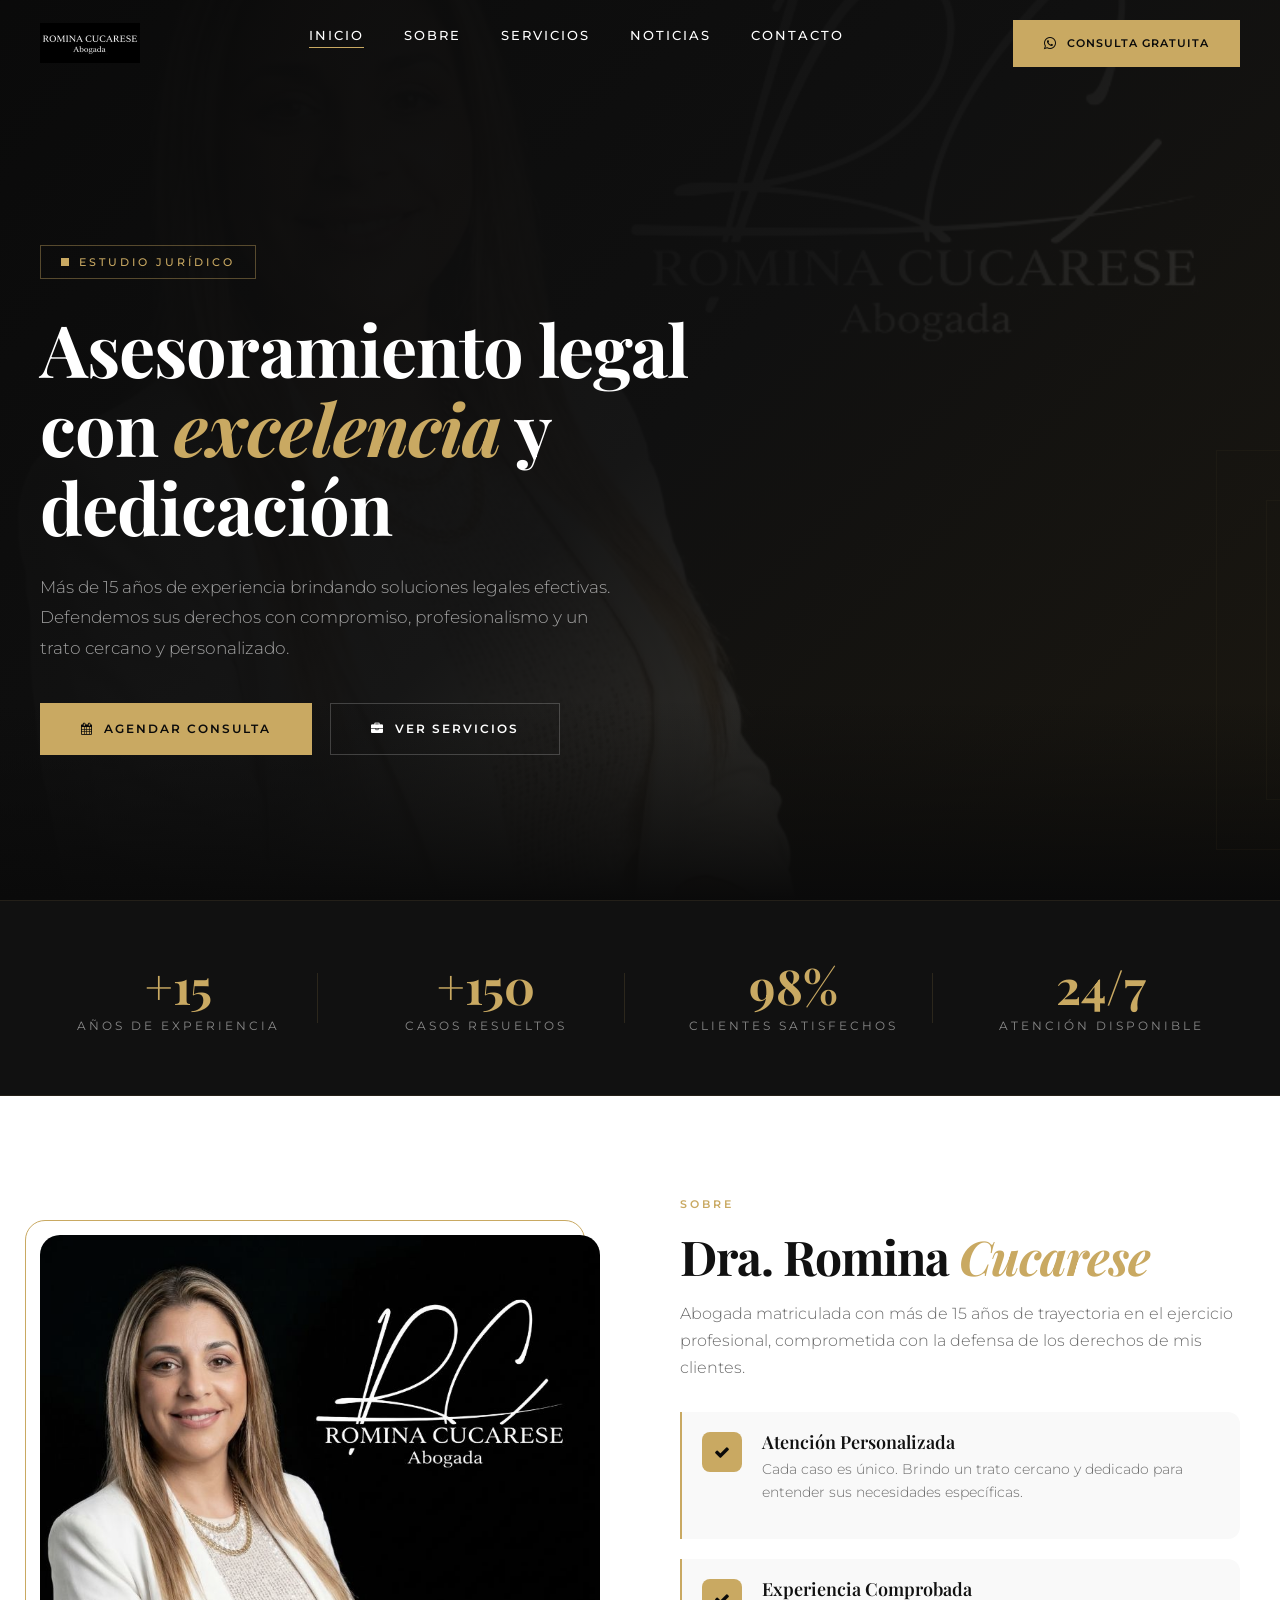
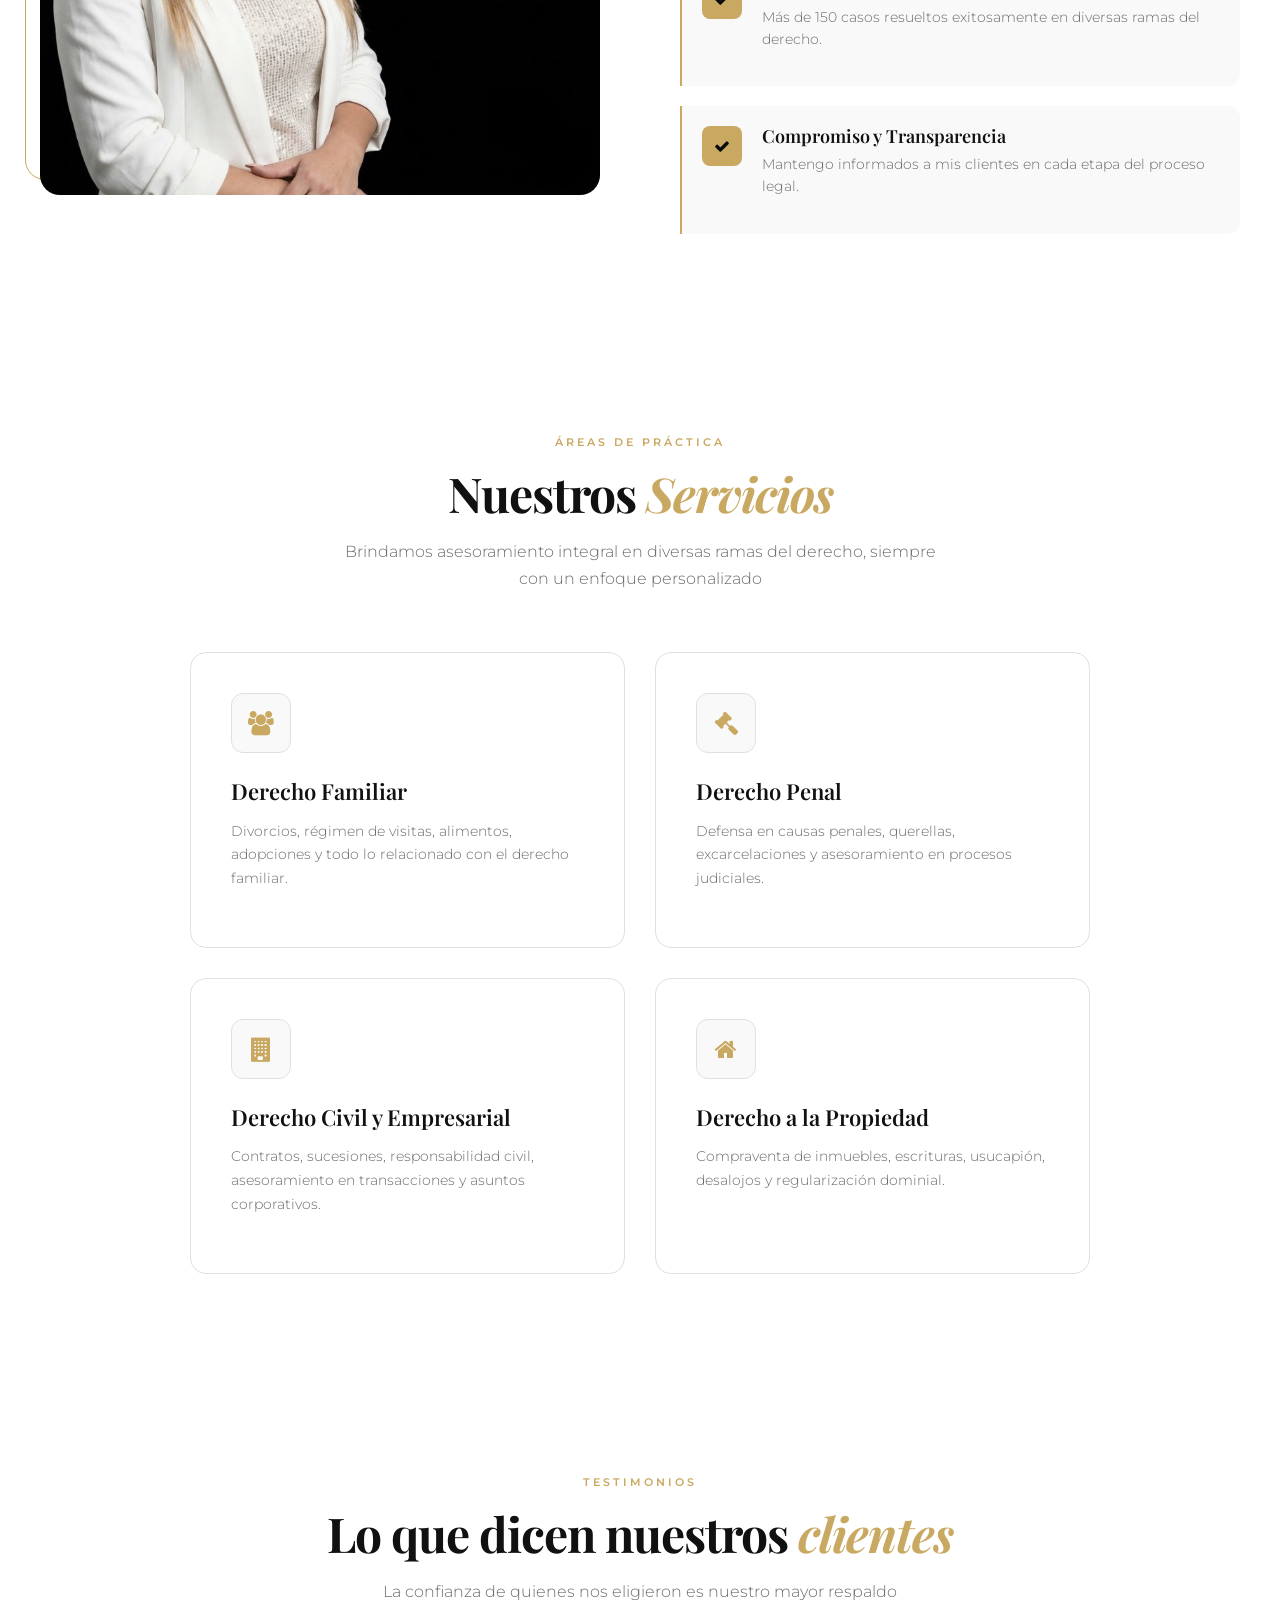
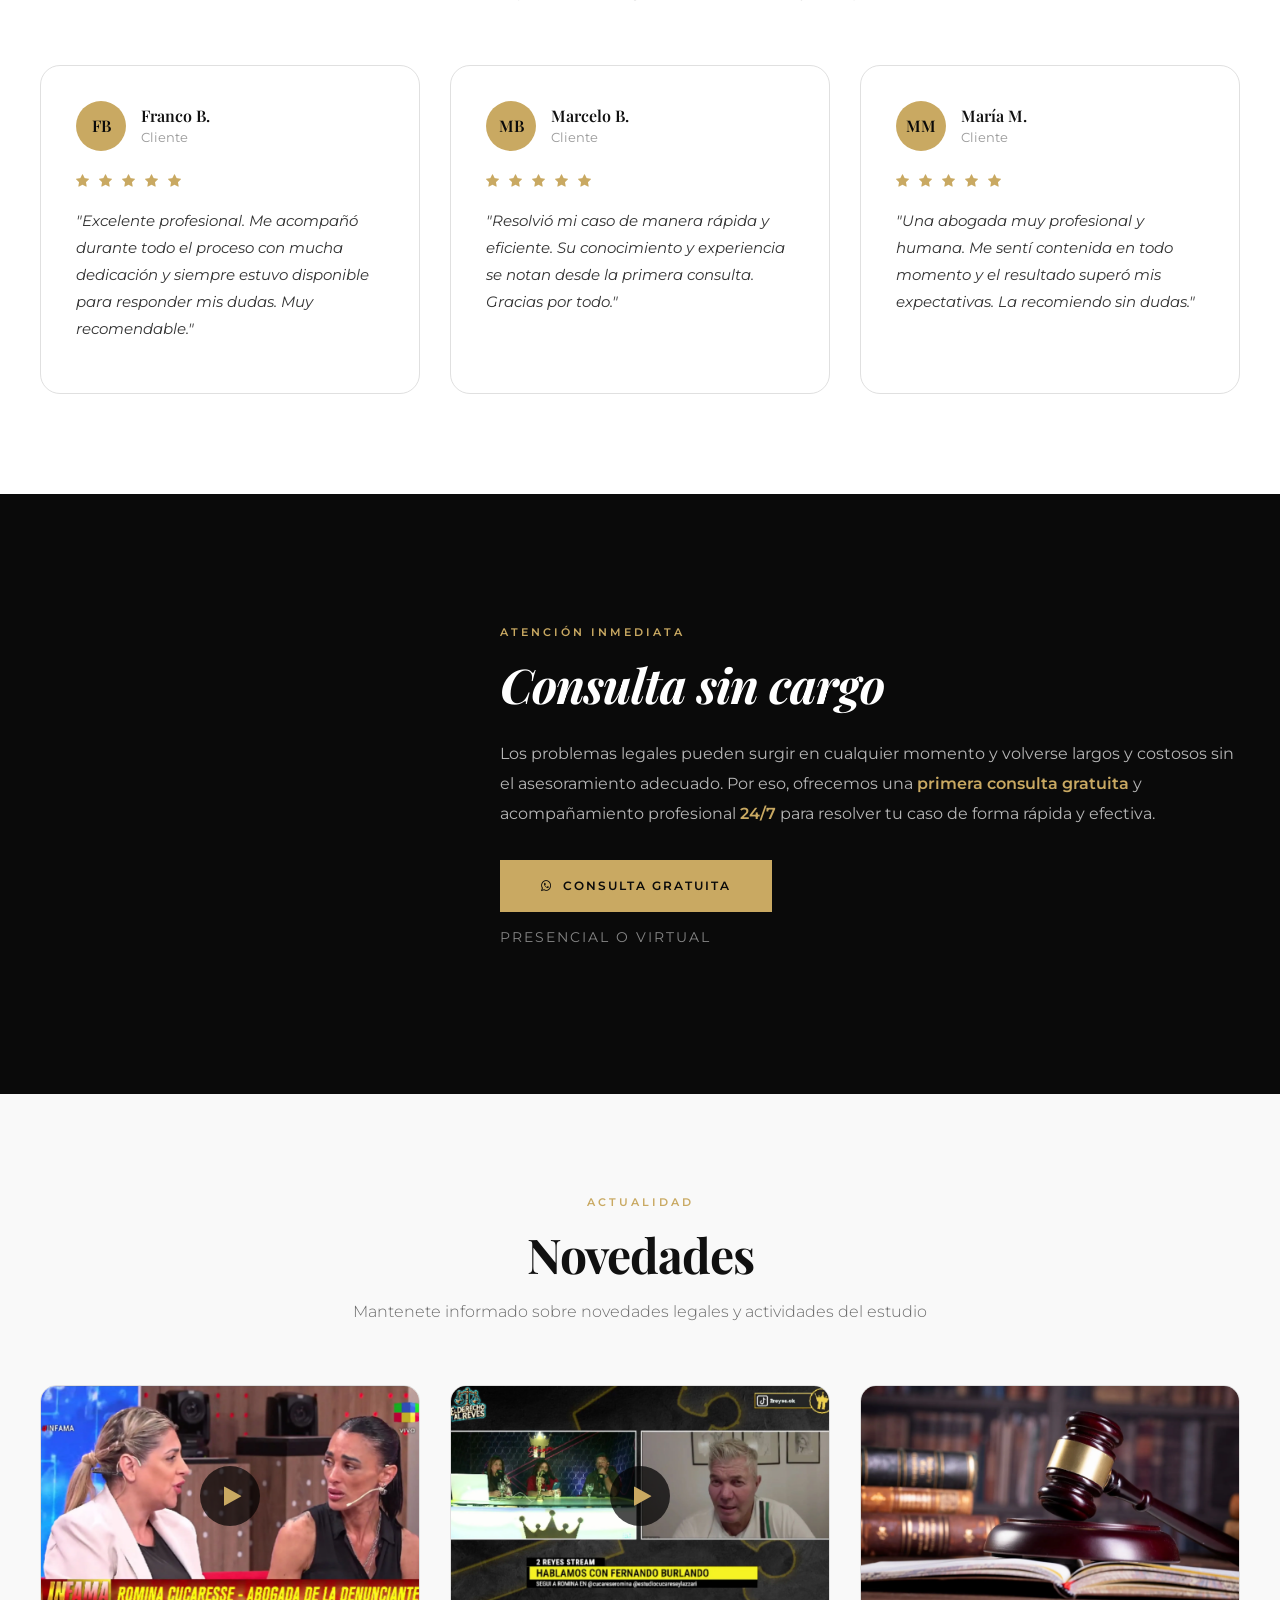
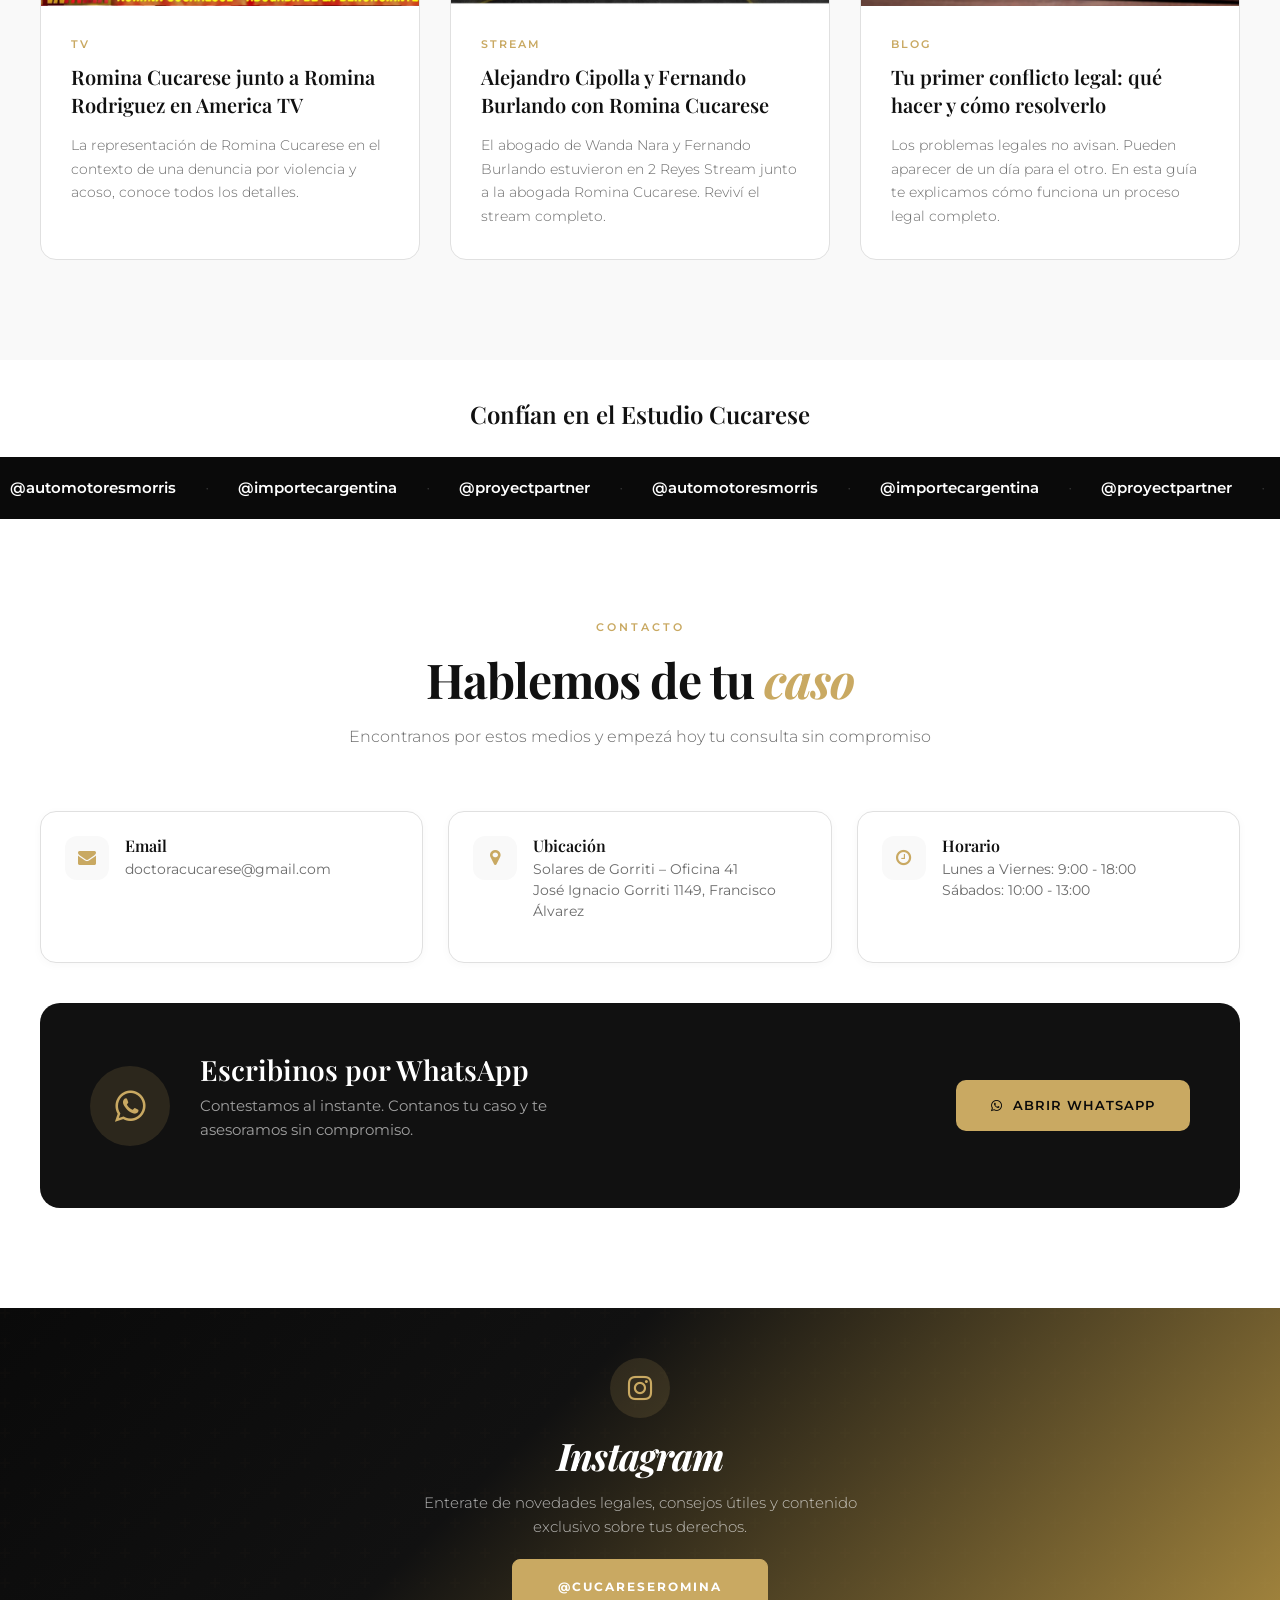
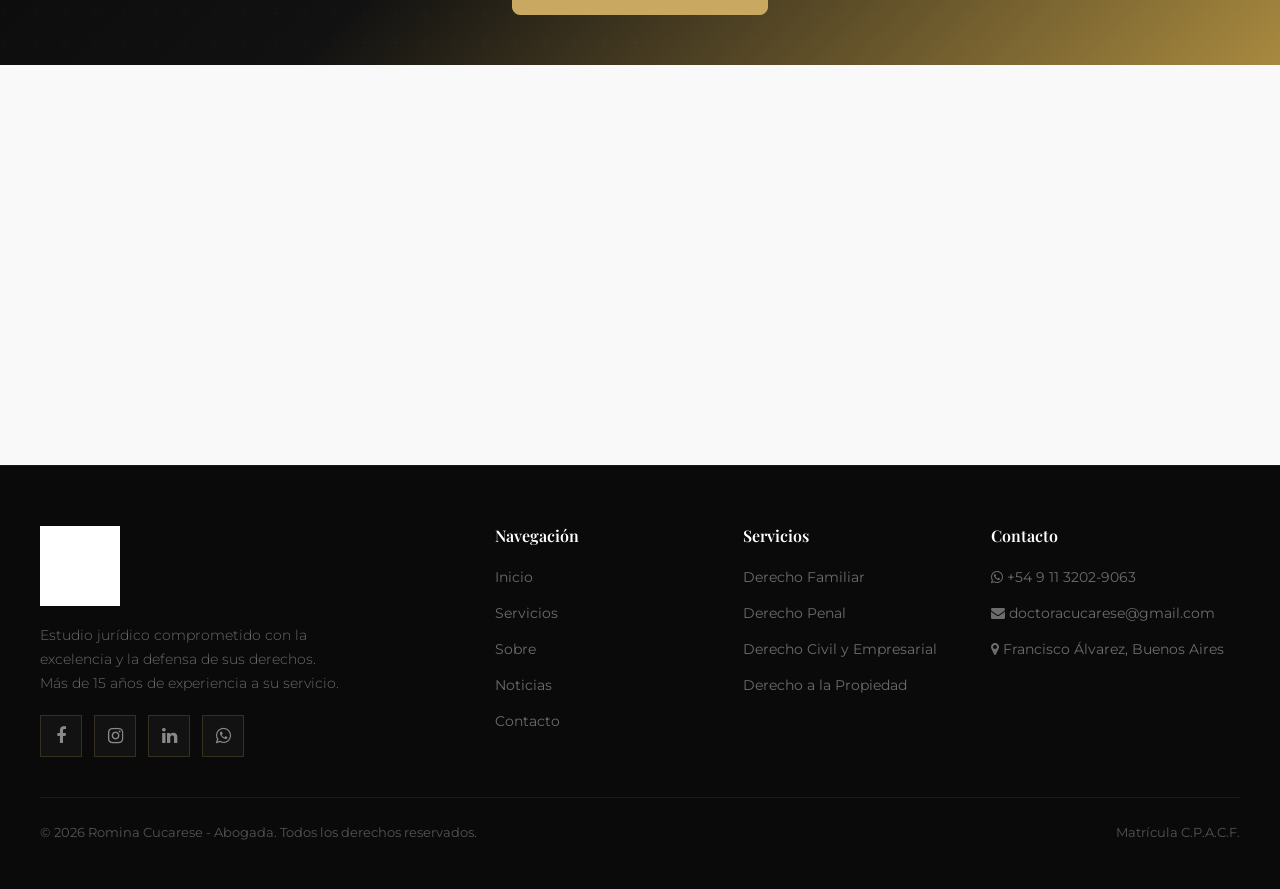
==== commit eeb6d0d2: "actualizo la web" ====
--- a/index.html
+++ b/index.html
@@ -267,7 +267,7 @@
         <p class="section-subtitle">Mantenete informado sobre novedades legales y actividades del estudio</p>
       </div>
       <div class="news-grid">
-        <a href="https://www.youtube.com/watch?v=oaKlyEyXqWc" target="_blank" class="news-card reveal">
+        <div class="news-card reveal" data-video="oaKlyEyXqWc">
           <div class="news-image">
             <img src="images/noticia-infama.webp" alt="Romina Cucarese en America TV">
             <div class="news-play"><i class="fa fa-play"></i></div>
@@ -277,8 +277,8 @@
             <h3>Romina Cucarese junto a Romina Rodriguez en America TV</h3>
             <p>La representación de Romina Cucarese en el contexto de una denuncia por violencia y acoso, conoce todos los detalles.</p>
           </div>
-        </a>
-        <a href="https://www.youtube.com/watch?v=HZk92TM4-Xs" target="_blank" class="news-card reveal">
+        </div>
+        <div class="news-card reveal" data-video="HZk92TM4-Xs">
           <div class="news-image">
             <img src="images/noticia-burlando.webp" alt="Fernando Burlando con Romina Cucarese">
             <div class="news-play"><i class="fa fa-play"></i></div>
@@ -288,7 +288,7 @@
             <h3>Alejandro Cipolla y Fernando Burlando con Romina Cucarese</h3>
             <p>El abogado de Wanda Nara y Fernando Burlando estuvieron en 2 Reyes Stream junto a la abogada Romina Cucarese. Reviví el stream completo.</p>
           </div>
-        </a>
+        </div>
         <a href="blog-conflicto-legal.html" class="news-card news-card-center reveal">
           <div class="news-image">
             <img src="images/noticia-blog.webp" alt="Tu primer conflicto legal">
@@ -552,6 +552,17 @@
         }, 300);
       }
     }, 3000);
+
+    // YouTube video cards - load player on click
+    document.querySelectorAll('.news-card[data-video]').forEach(card => {
+      card.style.cursor = 'pointer';
+      card.addEventListener('click', function() {
+        const videoId = this.getAttribute('data-video');
+        const imageContainer = this.querySelector('.news-image');
+        imageContainer.innerHTML = '<iframe src="https://www.youtube.com/embed/' + videoId + '?autoplay=1" frameborder="0" allow="accelerometer; autoplay; clipboard-write; encrypted-media; gyroscope; picture-in-picture" allowfullscreen></iframe>';
+        imageContainer.classList.add('news-video-active');
+      });
+    });
   </script>
 
 </body>
--- a/css/style.css
+++ b/css/style.css
@@ -47,8 +47,8 @@
 
 .header-cta { padding: 12px 30px; background: transparent; color: var(--gold); font-family: var(--font-body); font-size: 12px; font-weight: 600; letter-spacing: 2px; text-transform: uppercase; border-radius: 0; border: 1px solid var(--gold); transition: all 0.3s ease; }
 .header-cta:hover { background: var(--gold); color: var(--black); }
-.header-cta-gold { display: inline-flex; align-items: center; gap: 8px; padding: 12px 25px; background: var(--gold); color: var(--white); font-family: var(--font-body); font-size: 11px; font-weight: 600; letter-spacing: 1px; text-transform: uppercase; border-radius: 6px; transition: all 0.3s ease; }
-.header-cta-gold:hover { background: var(--gold-dark); transform: translateY(-2px); }
+.header-cta-gold { display: inline-flex; align-items: center; gap: 10px; padding: 14px 30px; background: var(--gold); color: var(--black); font-family: var(--font-body); font-size: 11px; font-weight: 600; letter-spacing: 1px; text-transform: uppercase; border: 1px solid var(--gold); transition: all 0.3s ease; }
+.header-cta-gold:hover { background: var(--gold-dark); border-color: var(--gold-dark); transform: translateY(-2px); box-shadow: 0 10px 30px rgba(201,169,98,0.2); }
 .header-cta-gold i { font-size: 14px; }
 
 .menu-toggle { display: none; flex-direction: column; gap: 5px; cursor: pointer; z-index: 1001; }
@@ -158,6 +158,8 @@
 .news-video iframe { position: absolute; top: 0; left: 0; width: 100%; height: 100%; }
 .news-image { height: 220px; overflow: hidden; background: var(--dark); position: relative; }
 .news-image img { width: 100%; height: 100%; object-fit: cover; transition: transform 0.6s ease; }
+.news-video-active { padding-bottom: 56.25%; height: 0; }
+.news-video-active iframe { position: absolute; top: 0; left: 0; width: 100%; height: 100%; }
 .news-card:hover .news-image img { transform: scale(1.05); }
 .news-play { position: absolute; top: 50%; left: 50%; transform: translate(-50%, -50%); width: 60px; height: 60px; background: rgba(0,0,0,0.7); border-radius: 50%; display: flex; align-items: center; justify-content: center; transition: all 0.3s ease; }
 .news-play i { color: var(--gold); font-size: 22px; margin-left: 4px; }
